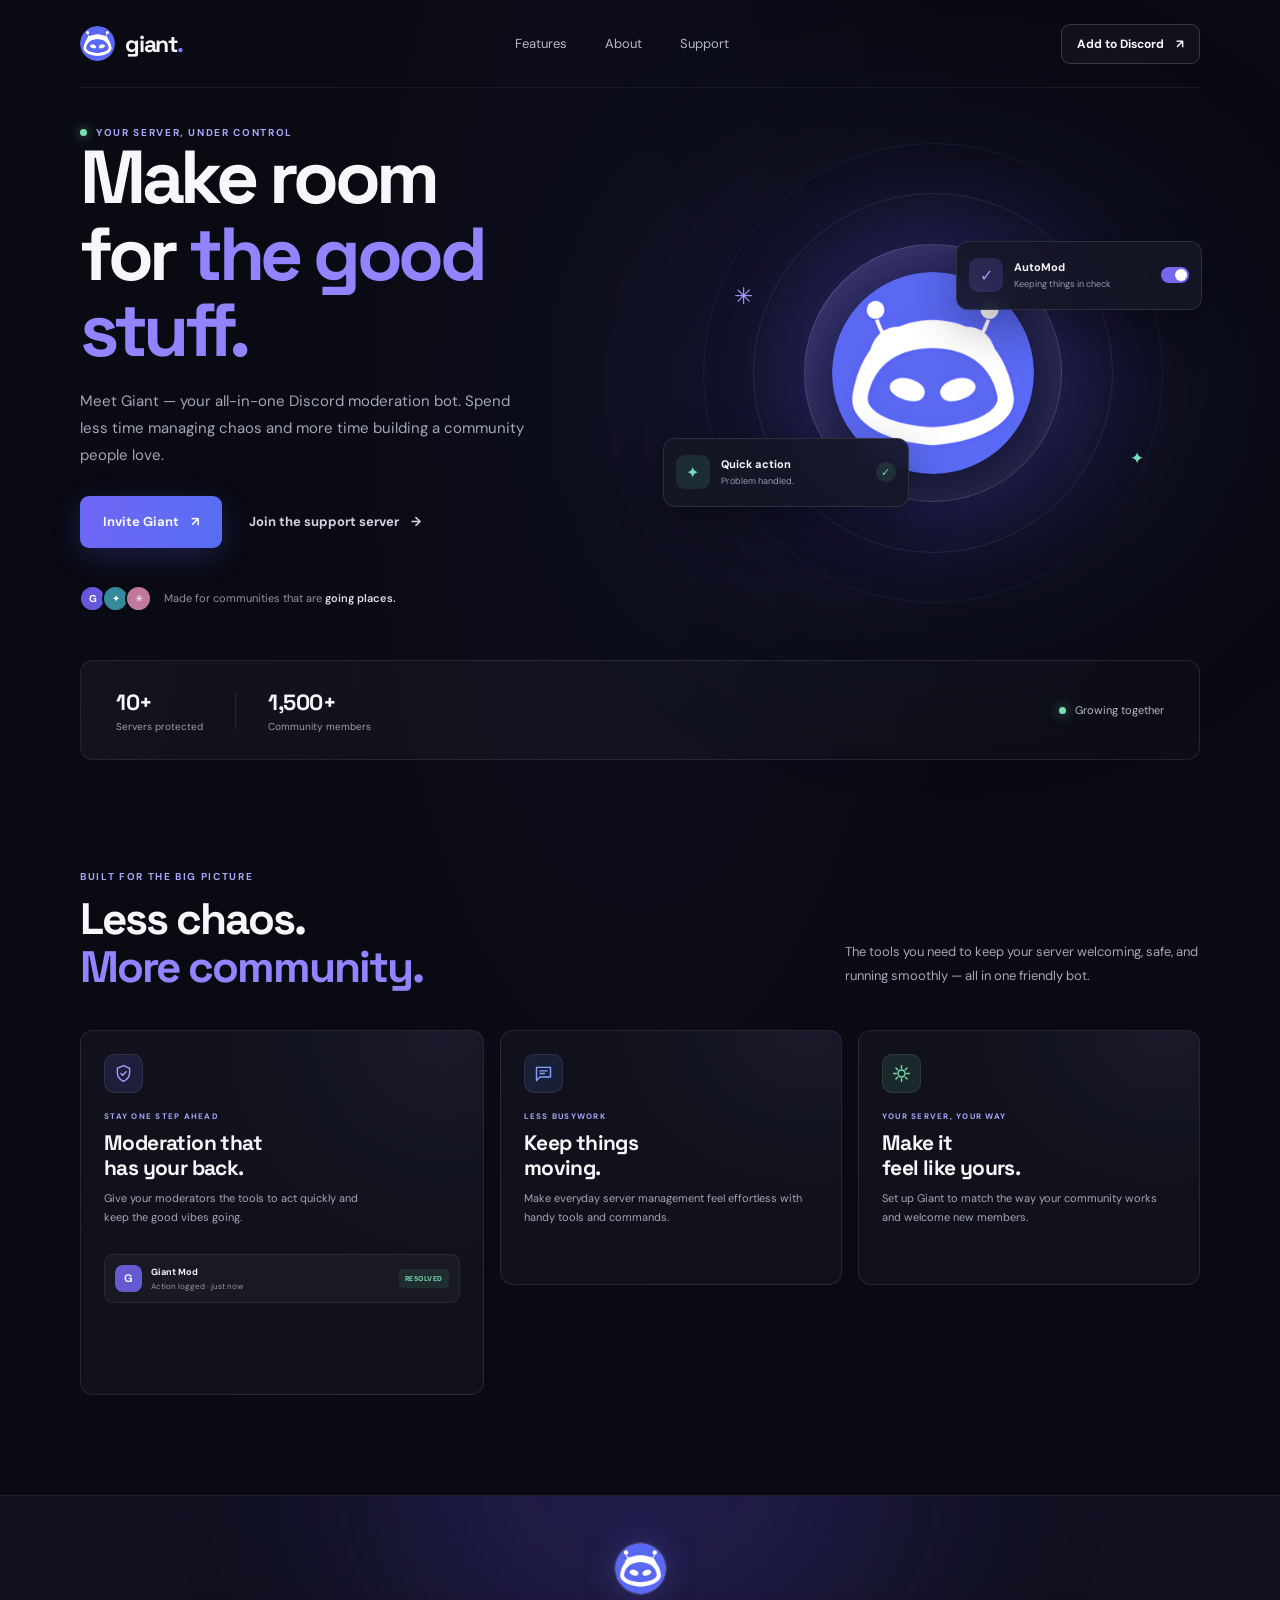
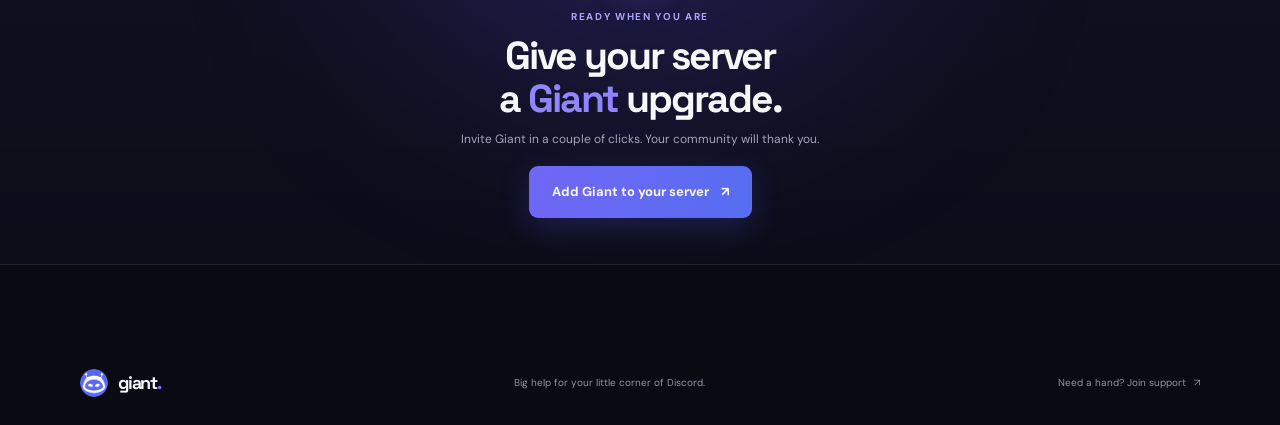
==== index.html @ df3d53b1 "revertbefore" ====
<!doctype html>
<html lang="en">
  <head>
    <meta charset="UTF-8" />
    <meta name="viewport" content="width=device-width, initial-scale=1.0" />
    <meta
      name="description"
      content="Meet Giant, the all-in-one Discord moderation bot. Keep your community safe, organized, and growing."
    />
    <meta name="theme-color" content="#090a12" />
    <title>Giant</title>
    <link rel="icon" type="image/png" href="giant-logo.png" />
    <link rel="preconnect" href="https://fonts.googleapis.com" />
    <link rel="preconnect" href="https://fonts.gstatic.com" crossorigin />
    <link
      href="https://fonts.googleapis.com/css2?family=DM+Sans:wght@400;500;600;700&family=Space+Grotesk:wght@400;500;600;700&display=swap"
      rel="stylesheet"
    />
    <link rel="stylesheet" href="styles.css" />
  </head>
  <body>
    <div class="scroll-progress" aria-hidden="true"><span></span></div>
    <header class="site-header">
      <a class="brand" href="#" aria-label="Giant home">
        <img src="giant-logo.png" alt="" />
        <span>giant<span class="brand-period">.</span></span>
      </a>
      <nav class="main-nav" aria-label="Main navigation">
        <a href="#features">Features</a>
        <a href="#about">About</a>
        <a href="https://discord.gg/XWB8qCPXVJ" target="_blank" rel="noopener noreferrer">Support</a>
      </nav>
      <a
        class="button button-small button-outline header-cta"
        href="https://discord.com/oauth2/authorize?client_id=1385271103030689863&permissions=8&integration_type=0&scope=bot"
        target="_blank"
        rel="noopener noreferrer"
      >
        Add to Discord <span aria-hidden="true">↗</span>
      </a>
    </header>

    <main>
      <section class="hero" id="about">
        <div class="hero-glow" aria-hidden="true"></div>
        <div class="hero-copy">
          <div class="eyebrow"><span class="live-dot"></span> YOUR SERVER, UNDER CONTROL</div>
          <h1>Make room<br />for <span>the good stuff.</span></h1>
          <p>
            Meet Giant — your all-in-one Discord moderation bot. Spend less time
            managing chaos and more time building a community people love.
          </p>
          <div class="hero-actions">
            <a
              class="button button-primary"
              href="https://discord.com/oauth2/authorize?client_id=1385271103030689863&permissions=8&integration_type=0&scope=bot"
              target="_blank"
              rel="noopener noreferrer"
            >
              Invite Giant <span aria-hidden="true">↗</span>
            </a>
            <a
              class="button button-quiet"
              href="https://discord.gg/XWB8qCPXVJ"
              target="_blank"
              rel="noopener noreferrer"
            >
              Join the support server <span aria-hidden="true">→</span>
            </a>
          </div>
          <div class="community-proof">
            <div class="proof-avatars" aria-hidden="true">
              <span>G</span><span>✦</span><span>✳</span>
            </div>
            <p>Made for communities that are <strong>going places.</strong></p>
          </div>
        </div>

        <div class="hero-art" aria-label="Giant moderation dashboard preview">
          <div class="orbit orbit-one"></div>
          <div class="orbit orbit-two"></div>
          <div class="bot-logo-wrap">
            <img src="giant-logo.png" alt="Giant bot logo" />
          </div>
          <div class="floating-card card-automod">
            <span class="card-icon icon-shield" aria-hidden="true">✓</span>
            <span><strong>AutoMod</strong><small>Keeping things in check</small></span>
            <span class="toggle" aria-label="Enabled"><span></span></span>
          </div>
          <div class="floating-card card-action">
            <span class="card-icon icon-bolt" aria-hidden="true">✦</span>
            <span><strong>Quick action</strong><small>Problem handled.</small></span>
            <span class="action-check" aria-hidden="true">✓</span>
          </div>
          <span class="sparkle sparkle-one" aria-hidden="true">✳</span>
          <span class="sparkle sparkle-two" aria-hidden="true">✦</span>
        </div>
      </section>

      <section class="stats-bar" aria-label="Giant community statistics">
        <div class="stat">
          <span class="stat-value" id="server-count">—</span>
          <span class="stat-label">Servers protected</span>
        </div>
        <span class="stat-divider" aria-hidden="true"></span>
        <div class="stat">
          <span class="stat-value" id="user-count">—</span>
          <span class="stat-label">Community members</span>
        </div>
        <span class="stats-note"><span class="live-dot"></span> Growing together</span>
      </section>

      <section class="features section-wrap" id="features">
        <div class="section-heading">
          <div>
            <div class="eyebrow">BUILT FOR THE BIG PICTURE</div>
            <h2>Less chaos.<br /><span>More community.</span></h2>
          </div>
          <p>
            The tools you need to keep your server welcoming, safe, and running
            smoothly — all in one friendly bot.
          </p>
        </div>
        <div class="feature-grid">
          <article class="feature-card feature-card-large">
            <div class="feature-icon feature-icon-purple" aria-hidden="true">
              <svg viewBox="0 0 24 24" fill="none"><path d="M12 3 19 6v5c0 4.7-3 8-7 10-4-2-7-5.3-7-10V6l7-3Z" /><path d="m9 12 2 2 4-4" /></svg>
            </div>
            <span class="feature-tag">STAY ONE STEP AHEAD</span>
            <h3>Moderation that<br />has your back.</h3>
            <p>Give your moderators the tools to act quickly and keep the good vibes going.</p>
            <div class="mod-preview">
              <span class="mod-avatar">G</span>
              <span><strong>Giant Mod</strong><small>Action logged · just now</small></span>
              <span class="mod-badge">RESOLVED</span>
            </div>
          </article>
          <article class="feature-card">
            <div class="feature-icon feature-icon-blue" aria-hidden="true">
              <svg viewBox="0 0 24 24" fill="none"><path d="M4 5h16v11H8l-4 4V5Z" /><path d="M8 9h8M8 12h5" /></svg>
            </div>
            <span class="feature-tag">LESS BUSYWORK</span>
            <h3>Keep things<br />moving.</h3>
            <p>Make everyday server management feel effortless with handy tools and commands.</p>
          </article>
          <article class="feature-card">
            <div class="feature-icon feature-icon-green" aria-hidden="true">
              <svg viewBox="0 0 24 24" fill="none"><path d="M12 3v3m0 12v3M3 12h3m12 0h3M5.6 5.6l2.1 2.1m8.6 8.6 2.1 2.1m0-12.8-2.1 2.1m-8.6 8.6-2.1 2.1" /><circle cx="12" cy="12" r="4" /></svg>
            </div>
            <span class="feature-tag">YOUR SERVER, YOUR WAY</span>
            <h3>Make it<br />feel like yours.</h3>
            <p>Set up Giant to match the way your community works and welcome new members.</p>
          </article>
        </div>
      </section>

      <section class="cta-section">
        <div class="cta-glow" aria-hidden="true"></div>
        <img src="giant-logo.png" alt="" />
        <div class="eyebrow">READY WHEN YOU ARE</div>
        <h2>Give your server<br />a <span>Giant</span> upgrade.</h2>
        <p>Invite Giant in a couple of clicks. Your community will thank you.</p>
        <a
          class="button button-primary"
          href="https://discord.com/oauth2/authorize?client_id=1385271103030689863&permissions=8&integration_type=0&scope=bot"
          target="_blank"
          rel="noopener noreferrer"
        >
          Add Giant to your server <span aria-hidden="true">↗</span>
        </a>
      </section>
    </main>

    <footer class="site-footer">
      <a class="brand" href="#" aria-label="Giant home">
        <img src="giant-logo.png" alt="" />
        <span>giant<span class="brand-period">.</span></span>
      </a>
      <span>Big help for your little corner of Discord.</span>
      <a href="https://discord.gg/XWB8qCPXVJ" target="_blank" rel="noopener noreferrer">
        Need a hand? Join support <span aria-hidden="true">↗</span>
      </a>
    </footer>
    <script src="script.js"></script>
  </body>
</html>
---- styles.css ----
:root {
  color-scheme: dark;
  --background: #090a12;
  --surface: #11121d;
  --surface-raised: #171827;
  --text: #f7f7fb;
  --muted: #a4a5b8;
  --purple: #8174ff;
  --blue: #5b86ff;
  --border: rgba(255, 255, 255, 0.09);
  font-family: "DM Sans", sans-serif;
  font-synthesis: none;
  text-rendering: optimizeLegibility;
  -webkit-font-smoothing: antialiased;
  -moz-osx-font-smoothing: grayscale;
}

* {
  box-sizing: border-box;
}

html {
  scroll-behavior: smooth;
}

.scroll-progress {
  position: fixed;
  z-index: 10;
  inset: 0 0 auto;
  height: 2px;
  pointer-events: none;
}

.scroll-progress span {
  width: 100%;
  height: 100%;
  display: block;
  transform: scaleX(0);
  transform-origin: left;
  background: linear-gradient(90deg, #8174ff, #65d8ba);
  box-shadow: 0 0 10px rgba(129, 116, 255, 0.65);
}

body {
  min-width: 320px;
  margin: 0;
  overflow-x: hidden;
  background:
    radial-gradient(ellipse at 50% 20%, rgba(52, 48, 113, 0.12), transparent 38%),
    var(--background);
  color: var(--text);
}

a {
  color: inherit;
  text-decoration: none;
}

.site-header,
.site-footer {
  width: min(1120px, calc(100% - 64px));
  margin-inline: auto;
  display: flex;
  align-items: center;
  justify-content: space-between;
}

.site-header {
  height: 88px;
  border-bottom: 1px solid rgba(255, 255, 255, 0.055);
}

.brand {
  display: inline-flex;
  align-items: center;
  gap: 10px;
  font-family: "Space Grotesk", sans-serif;
  font-size: 23px;
  font-weight: 700;
  letter-spacing: -1.2px;
}

.brand img {
  width: 35px;
  height: 35px;
  border-radius: 50%;
}

.brand-period {
  color: var(--purple);
}

.main-nav {
  display: flex;
  align-items: center;
  gap: 38px;
  color: #b7b7c8;
  font-size: 13px;
}

.main-nav a,
.site-footer a:last-child {
  transition: color 160ms ease;
}

.main-nav a:hover,
.site-footer a:last-child:hover {
  color: white;
}

.button {
  display: inline-flex;
  align-items: center;
  justify-content: center;
  gap: 12px;
  min-height: 52px;
  padding: 0 22px;
  border: 1px solid transparent;
  border-radius: 9px;
  font-size: 13px;
  font-weight: 700;
  transition: transform 160ms ease, border-color 160ms ease, background 160ms ease;
}

.button:hover {
  transform: translateY(-2px);
}

.button-small {
  min-height: 40px;
  padding-inline: 15px;
  font-size: 12px;
}

.button-outline {
  border-color: rgba(255, 255, 255, 0.16);
  background: rgba(255, 255, 255, 0.035);
}

.button-outline:hover {
  border-color: rgba(255, 255, 255, 0.36);
  background: rgba(255, 255, 255, 0.07);
}

.button-primary {
  background: linear-gradient(110deg, #7166f5, #566ef1);
  box-shadow: 0 8px 30px rgba(94, 94, 247, 0.24);
}

.button-primary:hover {
  background: linear-gradient(110deg, #8278ff, #6680ff);
}

.button-quiet {
  padding-inline: 7px;
  color: #d3d2e0;
}

.hero {
  position: relative;
  width: min(1120px, calc(100% - 64px));
  min-height: 570px;
  margin-inline: auto;
  display: grid;
  grid-template-columns: 1fr 0.95fr;
  align-items: center;
  gap: 25px;
  background: radial-gradient(
    circle 220px at var(--pointer-x, 78%) var(--pointer-y, 48%),
    rgba(113, 101, 244, 0.09),
    transparent 100%
  );
}

.hero-glow {
  position: absolute;
  z-index: -1;
  top: 80px;
  right: 0;
  width: 510px;
  height: 430px;
  border-radius: 50%;
  background: rgba(77, 70, 190, 0.16);
  filter: blur(105px);
  pointer-events: none;
}

.hero-copy {
  position: relative;
  z-index: 1;
  padding-bottom: 8px;
}

.eyebrow,
.feature-tag {
  color: #aaa5fa;
  font-size: 10px;
  font-weight: 700;
  letter-spacing: 1.65px;
}

.eyebrow {
  display: flex;
  align-items: center;
  gap: 9px;
}

.live-dot {
  width: 7px;
  height: 7px;
  display: inline-block;
  flex: 0 0 auto;
  border-radius: 50%;
  background: #75e3b2;
  box-shadow: 0 0 12px rgba(117, 227, 178, 0.75);
}

h1,
h2,
h3,
p {
  margin-top: 0;
}

h1,
h2,
h3 {
  font-family: "Space Grotesk", sans-serif;
}

h1 {
  margin-bottom: 19px;
  font-size: clamp(52px, 6vw, 75px);
  line-height: 1.02;
  letter-spacing: -4.5px;
}

h1 span,
h2 span {
  color: #9185ff;
}

.hero-copy > p {
  max-width: 455px;
  margin-bottom: 27px;
  color: var(--muted);
  font-size: 15px;
  line-height: 1.8;
}

.hero-actions {
  display: flex;
  align-items: center;
  gap: 19px;
}

.community-proof {
  display: flex;
  align-items: center;
  gap: 12px;
  margin-top: 37px;
}

.proof-avatars {
  display: flex;
  padding-left: 3px;
}

.proof-avatars span {
  width: 27px;
  height: 27px;
  margin-left: -4px;
  display: grid;
  place-items: center;
  border: 2px solid var(--background);
  border-radius: 50%;
  background: #6459da;
  color: #fff;
  font-size: 10px;
  font-weight: 700;
}

.proof-avatars span:nth-child(2) {
  background: #348a9a;
}

.proof-avatars span:nth-child(3) {
  background: #c0789d;
}

.community-proof p {
  margin: 0;
  color: #9293a6;
  font-size: 11px;
}

.community-proof strong {
  color: #dddde7;
  font-weight: 600;
}

.hero-art {
  position: relative;
  min-height: 455px;
  display: grid;
  place-items: center;
}

.orbit {
  position: absolute;
  border: 1px solid rgba(166, 157, 255, 0.13);
  border-radius: 50%;
}

.orbit-one {
  width: 360px;
  height: 360px;
}

.orbit-two {
  width: 460px;
  height: 460px;
  border-color: rgba(166, 157, 255, 0.075);
}

.bot-logo-wrap {
  z-index: 1;
  width: 258px;
  height: 258px;
  display: grid;
  place-items: center;
  border: 1px solid rgba(255, 255, 255, 0.16);
  border-radius: 50%;
  background: linear-gradient(145deg, rgba(91, 83, 189, 0.44), rgba(31, 33, 70, 0.62));
  box-shadow: 0 0 100px rgba(102, 91, 241, 0.28), inset 0 0 38px rgba(255, 255, 255, 0.07);
  transform: perspective(800px) rotateX(var(--tilt-x, 0deg)) rotateY(var(--tilt-y, 0deg));
  transition: transform 220ms ease-out;
}

.bot-logo-wrap img {
  width: 202px;
  height: 202px;
  border-radius: 50%;
  box-shadow: 0 13px 50px rgba(0, 0, 0, 0.32);
}

.floating-card {
  position: absolute;
  z-index: 2;
  min-width: 246px;
  min-height: 69px;
  display: flex;
  align-items: center;
  gap: 11px;
  padding: 12px;
  border: 1px solid rgba(255, 255, 255, 0.11);
  border-radius: 12px;
  background: rgba(21, 22, 38, 0.91);
  box-shadow: 0 15px 48px rgba(0, 0, 0, 0.31);
  backdrop-filter: blur(12px);
  transform: translate3d(var(--card-x, 0px), var(--card-y, 0px), 0);
  transition: transform 220ms ease-out, border-color 180ms ease, box-shadow 180ms ease;
}

.floating-card:hover {
  border-color: rgba(166, 157, 255, 0.34);
  box-shadow: 0 19px 55px rgba(0, 0, 0, 0.38);
}

.card-automod {
  top: 95px;
  right: -2px;
}

.card-action {
  bottom: 94px;
  left: -4px;
}

.floating-card strong,
.floating-card small {
  display: block;
}

.floating-card strong {
  margin-bottom: 4px;
  font-size: 11px;
}

.floating-card small {
  color: #999aae;
  font-size: 9px;
}

.card-icon {
  width: 34px;
  height: 34px;
  display: grid;
  flex: 0 0 auto;
  place-items: center;
  border-radius: 9px;
  font-size: 16px;
}

.icon-shield {
  background: rgba(129, 116, 255, 0.18);
  color: #a89eff;
}

.icon-bolt {
  background: rgba(80, 190, 155, 0.14);
  color: #76ddba;
}

.toggle {
  width: 28px;
  height: 16px;
  margin-left: auto;
  padding: 2px;
  border-radius: 20px;
  background: #7567ed;
}

.toggle span {
  width: 12px;
  height: 12px;
  display: block;
  margin-left: auto;
  border-radius: 50%;
  background: white;
}

.action-check {
  width: 20px;
  height: 20px;
  margin-left: auto;
  display: grid;
  place-items: center;
  border-radius: 50%;
  background: rgba(96, 213, 165, 0.13);
  color: #72dfb1;
  font-size: 11px;
}

.sparkle {
  position: absolute;
  color: #a79dff;
}

.sparkle-one {
  top: 135px;
  left: 67px;
  font-size: 23px;
}

.sparkle-two {
  right: 56px;
  bottom: 132px;
  color: #75dfba;
  font-size: 17px;
}

.stats-bar {
  width: min(1120px, calc(100% - 64px));
  min-height: 100px;
  margin: 2px auto 0;
  display: flex;
  align-items: center;
  gap: 32px;
  padding: 15px 35px;
  border: 1px solid var(--border);
  border-radius: 13px;
  background: linear-gradient(100deg, rgba(255, 255, 255, 0.04), rgba(255, 255, 255, 0.015));
}

.stat {
  display: flex;
  flex-direction: column;
  gap: 4px;
}

.stat-value {
  font-family: "Space Grotesk", sans-serif;
  font-size: 22px;
  font-weight: 700;
  letter-spacing: -0.5px;
}

.stat-label {
  color: #9c9daf;
  font-size: 10px;
}

.stat-divider {
  width: 1px;
  height: 37px;
  background: var(--border);
}

.stats-note {
  display: inline-flex;
  align-items: center;
  gap: 9px;
  margin-left: auto;
  color: #b9bac8;
  font-size: 11px;
}

.section-wrap {
  width: min(1120px, calc(100% - 64px));
  margin-inline: auto;
}

.features {
  padding-top: 110px;
  padding-bottom: 100px;
}

.section-heading {
  margin-bottom: 39px;
  display: flex;
  align-items: flex-end;
  justify-content: space-between;
  gap: 30px;
}

.section-heading h2,
.cta-section h2 {
  margin: 13px 0 0;
  font-size: 44px;
  line-height: 1.08;
  letter-spacing: -2px;
}

.section-heading > p {
  max-width: 355px;
  margin-bottom: 4px;
  color: var(--muted);
  font-size: 13px;
  line-height: 1.8;
}

.feature-grid {
  display: grid;
  grid-template-columns: 1.18fr 1fr 1fr;
  gap: 16px;
}

.feature-card {
  min-height: 255px;
  padding: 23px;
  border: 1px solid var(--border);
  border-radius: 13px;
  background:
    radial-gradient(ellipse at 90% 0%, rgba(109, 94, 203, 0.09), transparent 48%),
    #10111a;
  transition: border-color 180ms ease, box-shadow 180ms ease, transform 180ms ease;
}

.feature-card:hover {
  transform: translateY(-4px);
  border-color: rgba(166, 157, 255, 0.28);
  box-shadow: 0 16px 38px rgba(0, 0, 0, 0.18);
}

.feature-card-large {
  grid-row: span 2;
  min-height: 365px;
}

.feature-icon {
  width: 39px;
  height: 39px;
  margin-bottom: 18px;
  display: grid;
  place-items: center;
  border: 1px solid rgba(255, 255, 255, 0.08);
  border-radius: 10px;
}

.feature-icon svg {
  width: 21px;
  height: 21px;
  stroke: currentColor;
  stroke-linecap: round;
  stroke-linejoin: round;
  stroke-width: 1.6;
}

.feature-icon-purple {
  background: rgba(129, 116, 255, 0.14);
  color: #a79cff;
}

.feature-icon-blue {
  background: rgba(91, 134, 255, 0.13);
  color: #84a5ff;
}

.feature-icon-green {
  background: rgba(90, 209, 166, 0.12);
  color: #77dcaf;
}

.feature-tag {
  display: block;
  margin-bottom: 9px;
  font-size: 8px;
  letter-spacing: 1.25px;
}

.feature-card h3 {
  margin-bottom: 9px;
  font-size: 21px;
  line-height: 1.2;
  letter-spacing: -0.6px;
}

.feature-card > p {
  max-width: 280px;
  margin-bottom: 0;
  color: var(--muted);
  font-size: 11px;
  line-height: 1.7;
}

.mod-preview {
  margin-top: 27px;
  display: flex;
  align-items: center;
  gap: 9px;
  padding: 10px;
  border: 1px solid rgba(255, 255, 255, 0.07);
  border-radius: 9px;
  background: rgba(255, 255, 255, 0.035);
}

.mod-avatar {
  width: 27px;
  height: 27px;
  display: grid;
  place-items: center;
  border-radius: 8px;
  background: #655bd1;
  font-size: 11px;
  font-weight: 700;
}

.mod-preview strong,
.mod-preview small {
  display: block;
}

.mod-preview strong {
  margin-bottom: 3px;
  font-size: 9px;
}

.mod-preview small {
  color: #9798aa;
  font-size: 8px;
}

.mod-badge {
  margin-left: auto;
  padding: 5px 6px;
  border-radius: 4px;
  background: rgba(94, 207, 164, 0.11);
  color: #78dcb4;
  font-size: 7px;
  font-weight: 700;
  letter-spacing: 0.5px;
}

.cta-section {
  position: relative;
  min-height: 370px;
  margin: 0 auto 75px;
  overflow: hidden;
  display: flex;
  flex-direction: column;
  align-items: center;
  justify-content: center;
  border-block: 1px solid rgba(255, 255, 255, 0.07);
  background: linear-gradient(180deg, rgba(88, 77, 180, 0.09), rgba(20, 20, 39, 0.32));
  text-align: center;
}

.cta-glow {
  position: absolute;
  z-index: 0;
  top: -225px;
  left: calc(50% - 270px);
  width: 540px;
  height: 430px;
  border-radius: 50%;
  background: rgba(95, 79, 231, 0.21);
  filter: blur(100px);
}

.cta-section > *:not(.cta-glow) {
  position: relative;
  z-index: 1;
}

.cta-section > img {
  width: 53px;
  height: 53px;
  margin-bottom: 15px;
  border: 1px solid rgba(255, 255, 255, 0.19);
  border-radius: 50%;
  box-shadow: 0 0 32px rgba(120, 103, 255, 0.26);
}

.cta-section h2 {
  margin-top: 12px;
  font-size: 39px;
}

.cta-section > p {
  margin: 11px 0 19px;
  color: var(--muted);
  font-size: 12px;
}

.site-footer {
  min-height: 85px;
  color: #9293a6;
  font-size: 10px;
}

.site-footer .brand {
  color: var(--text);
  font-size: 18px;
}

.site-footer .brand img {
  width: 28px;
  height: 28px;
}

.site-footer a:last-child span {
  margin-left: 5px;
}

.motion-ready .reveal {
  opacity: 0;
  transform: translateY(22px);
  transition: opacity 550ms ease, transform 550ms cubic-bezier(0.2, 0.7, 0.2, 1);
}

.motion-ready .reveal.is-visible {
  opacity: 1;
  transform: translateY(0);
}

.motion-ready .feature-card.reveal.is-visible:hover {
  transform: translateY(-4px);
}

.feature-grid .feature-card:nth-child(2) {
  transition-delay: 80ms;
}

.feature-grid .feature-card:nth-child(3) {
  transition-delay: 150ms;
}

@media (max-width: 900px) {
  .hero {
    min-height: 515px;
    grid-template-columns: 1fr 0.8fr;
  }

  h1 {
    font-size: 59px;
  }

  .hero-art {
    --art-scale: 0.84;
    transform: scale(var(--art-scale));
  }

  .card-automod {
    right: -25px;
  }

  .card-action {
    left: -25px;
  }

  .feature-grid {
    grid-template-columns: 1fr 1fr;
  }

  .feature-card-large {
    grid-row: span 1;
  }
}

@media (max-width: 640px) {
  .site-header,
  .site-footer,
  .hero,
  .stats-bar,
  .section-wrap {
    width: min(100% - 36px, 480px);
  }

  .site-header {
    height: 70px;
  }

  .brand {
    font-size: 20px;
  }

  .brand img {
    width: 31px;
    height: 31px;
  }

  .main-nav {
    gap: 14px;
    font-size: 11px;
  }

  .main-nav a:nth-child(2) {
    display: none;
  }

  .header-cta {
    min-height: 36px;
    padding-inline: 10px;
    font-size: 10px;
  }

  .hero {
    padding-top: 54px;
    display: flex;
    flex-direction: column;
    align-items: stretch;
    gap: 0;
  }

  h1 {
    font-size: clamp(50px, 13vw, 67px);
    letter-spacing: -3.4px;
  }

  .hero-copy > p {
    max-width: 430px;
    font-size: 13px;
  }

  .hero-actions {
    gap: 12px;
  }

  .hero-actions .button {
    min-height: 48px;
    padding-inline: 15px;
    font-size: 11px;
  }

  .community-proof {
    margin-top: 24px;
  }

  .hero-art {
    min-height: 355px;
    margin-top: 5px;
    --art-scale: 0.79;
    transform: scale(var(--art-scale));
  }

  .card-automod {
    top: 52px;
    right: -33px;
  }

  .card-action {
    bottom: 52px;
    left: -33px;
  }

  .stats-bar {
    min-height: 88px;
    gap: 16px;
    padding: 13px 17px;
  }

  .stat-value {
    font-size: 18px;
  }

  .stat-label,
  .stats-note {
    font-size: 9px;
  }

  .stats-note {
    gap: 6px;
  }

  .features {
    padding-top: 79px;
    padding-bottom: 65px;
  }

  .section-heading {
    display: block;
    margin-bottom: 25px;
  }

  .section-heading h2 {
    font-size: 38px;
  }

  .section-heading > p {
    margin: 13px 0 0;
    font-size: 12px;
  }

  .feature-grid {
    grid-template-columns: 1fr;
    gap: 12px;
  }

  .feature-card,
  .feature-card-large {
    min-height: unset;
    padding: 21px;
  }

  .feature-card-large {
    min-height: 315px;
  }

  .cta-section {
    min-height: 345px;
    margin-bottom: 30px;
    padding-inline: 20px;
  }

  .cta-section h2 {
    font-size: 35px;
  }

  .cta-section > p {
    max-width: 300px;
    line-height: 1.6;
  }

  .site-footer {
    min-height: 78px;
    flex-wrap: wrap;
    gap: 7px;
    padding-block: 16px;
  }

  .site-footer > span {
    display: none;
  }
}

@media (max-width: 390px) {
  .main-nav {
    gap: 10px;
  }

  .main-nav a:first-child {
    display: none;
  }

  .hero-actions {
    flex-wrap: wrap;
  }

  .stats-bar {
    gap: 11px;
    padding-inline: 12px;
  }

  .stats-note {
    font-size: 8px;
  }
}

@media (prefers-reduced-motion: reduce) {
  *,
  *::before,
  *::after {
    scroll-behavior: auto !important;
    transition-duration: 0.01ms !important;
  }

  .motion-ready .reveal {
    opacity: 1;
    transform: none;
  }
}
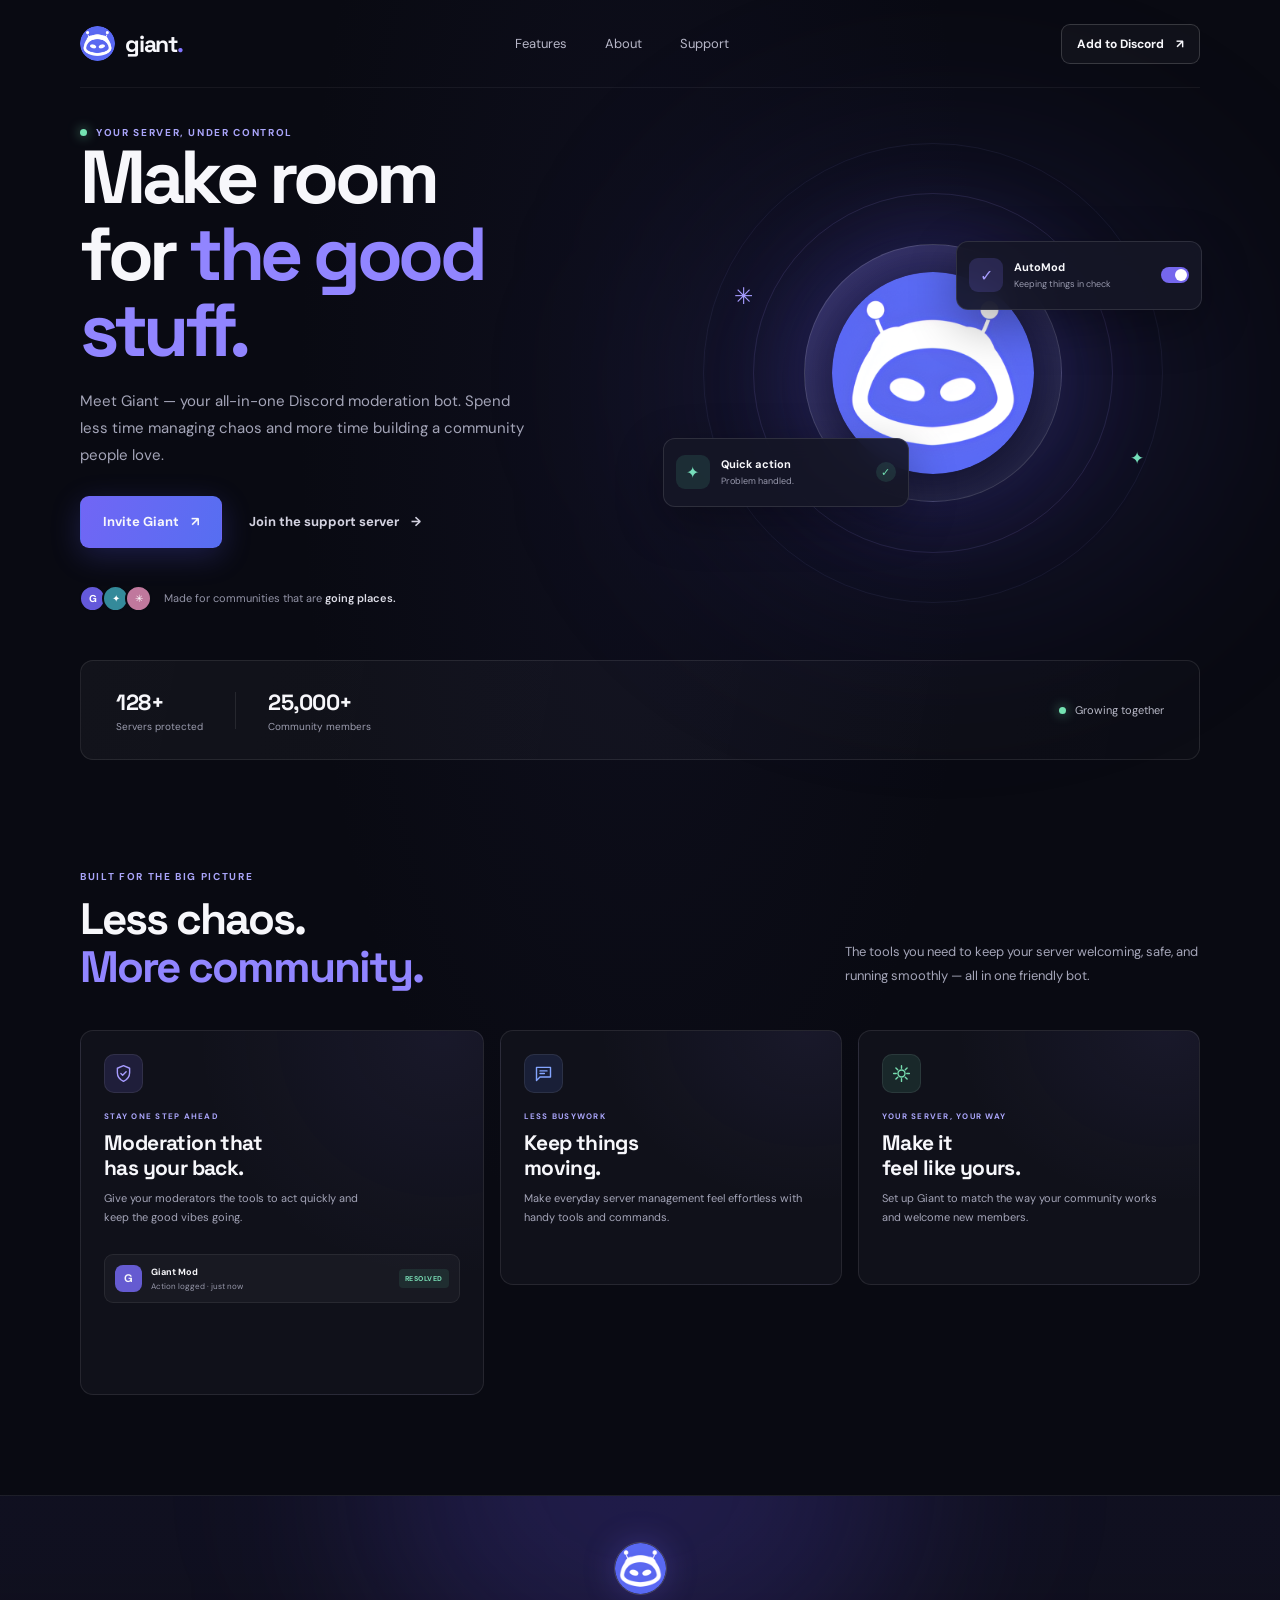
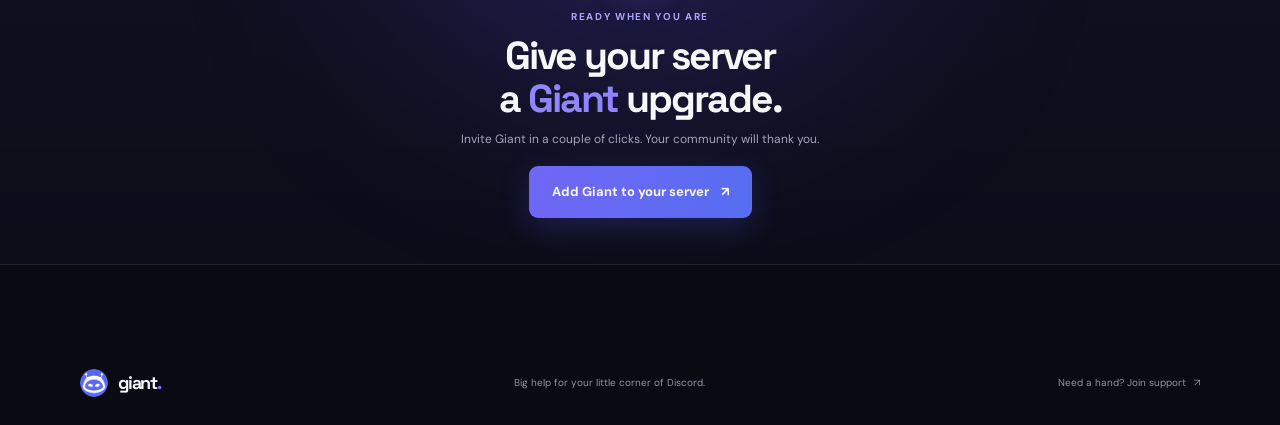
==== commit 4af3974e: "Fixed1" ====
--- a/index.html
+++ b/index.html
@@ -19,7 +19,6 @@
     <link rel="stylesheet" href="styles.css" />
   </head>
   <body>
-    <div class="scroll-progress" aria-hidden="true"><span></span></div>
     <header class="site-header">
       <a class="brand" href="#" aria-label="Giant home">
         <img src="giant-logo.png" alt="" />
--- a/styles.css
+++ b/styles.css
@@ -23,24 +23,6 @@
   scroll-behavior: smooth;
 }
 
-.scroll-progress {
-  position: fixed;
-  z-index: 10;
-  inset: 0 0 auto;
-  height: 2px;
-  pointer-events: none;
-}
-
-.scroll-progress span {
-  width: 100%;
-  height: 100%;
-  display: block;
-  transform: scaleX(0);
-  transform-origin: left;
-  background: linear-gradient(90deg, #8174ff, #65d8ba);
-  box-shadow: 0 0 10px rgba(129, 116, 255, 0.65);
-}
-
 body {
   min-width: 320px;
   margin: 0;
@@ -165,11 +147,6 @@
   grid-template-columns: 1fr 0.95fr;
   align-items: center;
   gap: 25px;
-  background: radial-gradient(
-    circle 220px at var(--pointer-x, 78%) var(--pointer-y, 48%),
-    rgba(113, 101, 244, 0.09),
-    transparent 100%
-  );
 }
 
 .hero-glow {
@@ -333,8 +310,6 @@
   border-radius: 50%;
   background: linear-gradient(145deg, rgba(91, 83, 189, 0.44), rgba(31, 33, 70, 0.62));
   box-shadow: 0 0 100px rgba(102, 91, 241, 0.28), inset 0 0 38px rgba(255, 255, 255, 0.07);
-  transform: perspective(800px) rotateX(var(--tilt-x, 0deg)) rotateY(var(--tilt-y, 0deg));
-  transition: transform 220ms ease-out;
 }
 
 .bot-logo-wrap img {
@@ -358,13 +333,6 @@
   background: rgba(21, 22, 38, 0.91);
   box-shadow: 0 15px 48px rgba(0, 0, 0, 0.31);
   backdrop-filter: blur(12px);
-  transform: translate3d(var(--card-x, 0px), var(--card-y, 0px), 0);
-  transition: transform 220ms ease-out, border-color 180ms ease, box-shadow 180ms ease;
-}
-
-.floating-card:hover {
-  border-color: rgba(166, 157, 255, 0.34);
-  box-shadow: 0 19px 55px rgba(0, 0, 0, 0.38);
 }
 
 .card-automod {
@@ -554,13 +522,6 @@
   background:
     radial-gradient(ellipse at 90% 0%, rgba(109, 94, 203, 0.09), transparent 48%),
     #10111a;
-  transition: border-color 180ms ease, box-shadow 180ms ease, transform 180ms ease;
-}
-
-.feature-card:hover {
-  transform: translateY(-4px);
-  border-color: rgba(166, 157, 255, 0.28);
-  box-shadow: 0 16px 38px rgba(0, 0, 0, 0.18);
 }
 
 .feature-card-large {
@@ -743,29 +704,6 @@
   margin-left: 5px;
 }
 
-.motion-ready .reveal {
-  opacity: 0;
-  transform: translateY(22px);
-  transition: opacity 550ms ease, transform 550ms cubic-bezier(0.2, 0.7, 0.2, 1);
-}
-
-.motion-ready .reveal.is-visible {
-  opacity: 1;
-  transform: translateY(0);
-}
-
-.motion-ready .feature-card.reveal.is-visible:hover {
-  transform: translateY(-4px);
-}
-
-.feature-grid .feature-card:nth-child(2) {
-  transition-delay: 80ms;
-}
-
-.feature-grid .feature-card:nth-child(3) {
-  transition-delay: 150ms;
-}
-
 @media (max-width: 900px) {
   .hero {
     min-height: 515px;
@@ -995,8 +933,4 @@
     transition-duration: 0.01ms !important;
   }
 
-  .motion-ready .reveal {
-    opacity: 1;
-    transform: none;
-  }
-}
+}
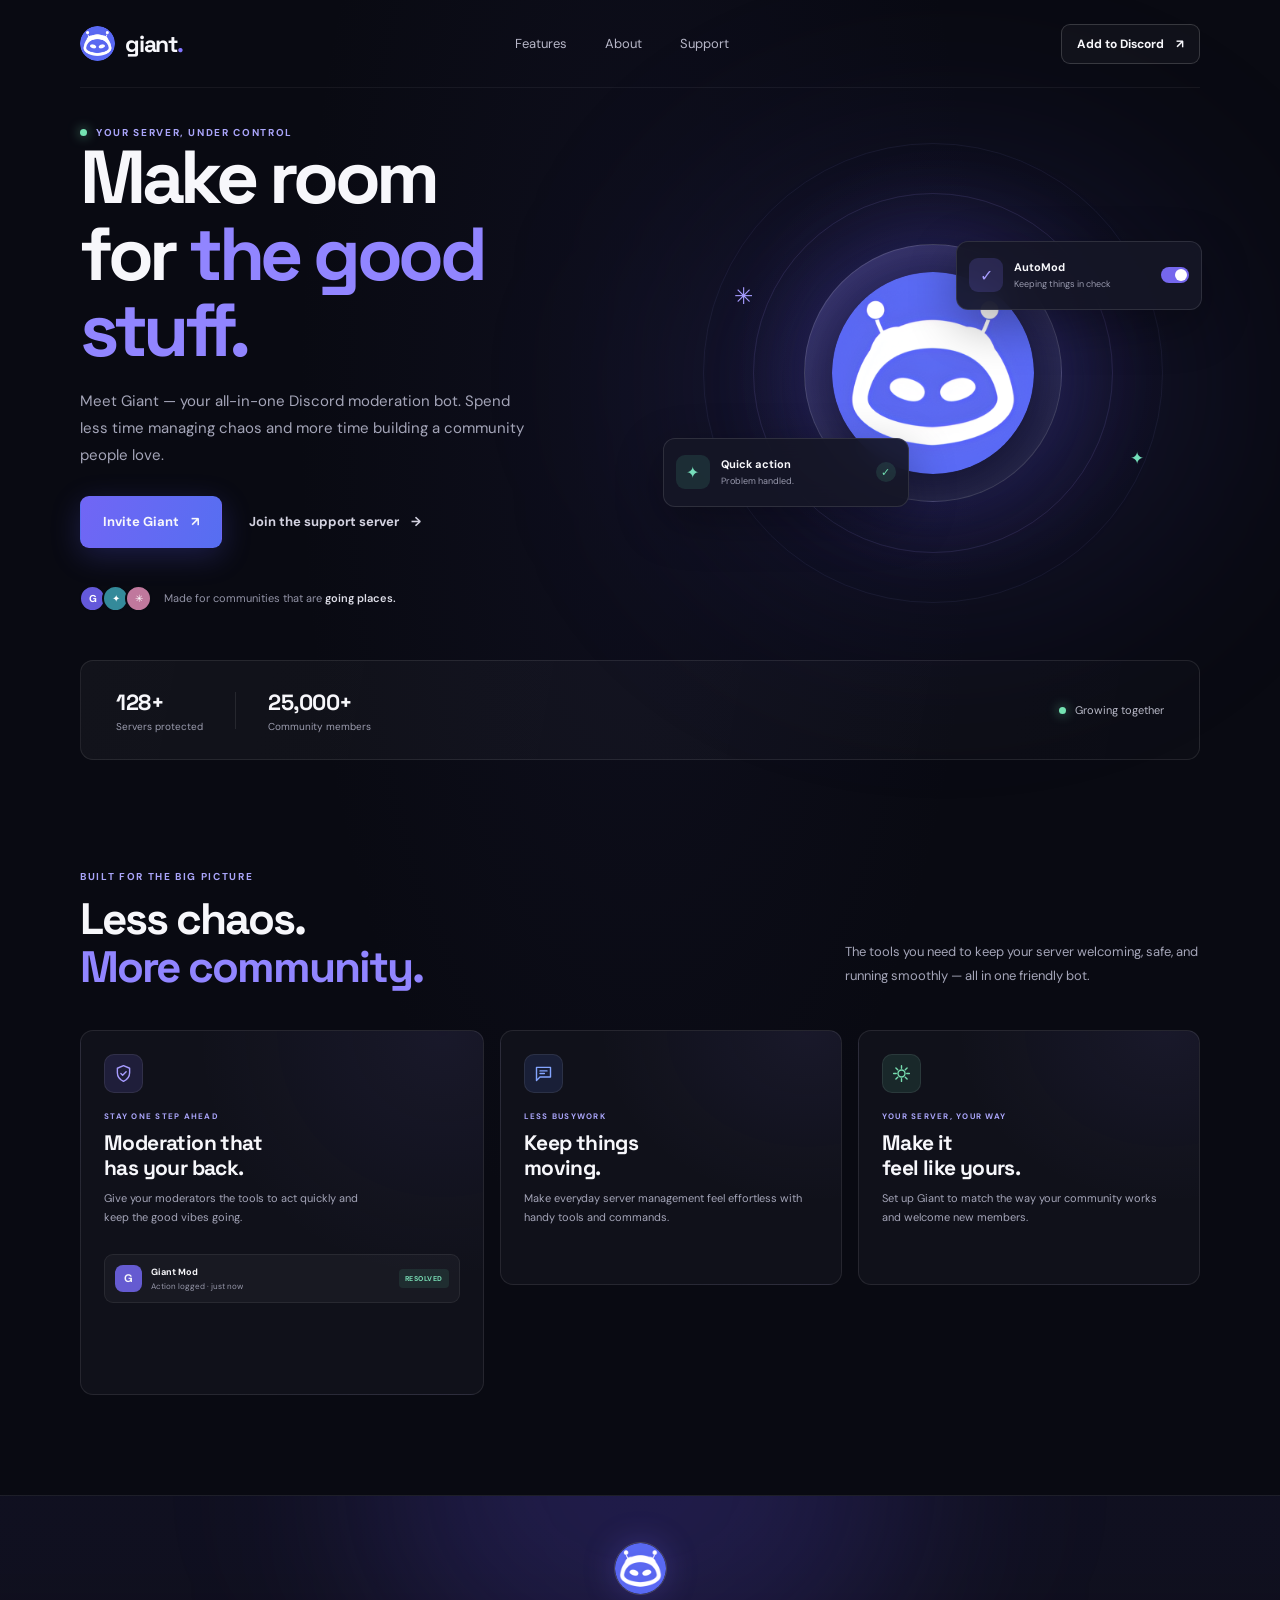
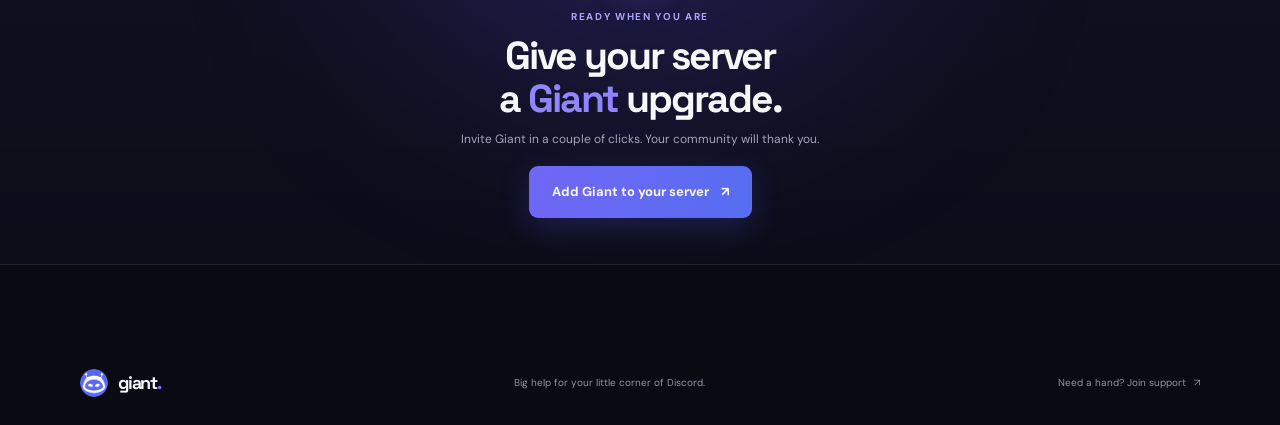
==== commit 4ab35686: "Reactiveness V1" ====
--- a/index.html
+++ b/index.html
@@ -19,6 +19,7 @@
     <link rel="stylesheet" href="styles.css" />
   </head>
   <body>
+    <div class="scroll-progress" aria-hidden="true"><span></span></div>
     <header class="site-header">
       <a class="brand" href="#" aria-label="Giant home">
         <img src="giant-logo.png" alt="" />
--- a/styles.css
+++ b/styles.css
@@ -23,6 +23,24 @@
   scroll-behavior: smooth;
 }
 
+.scroll-progress {
+  position: fixed;
+  z-index: 10;
+  inset: 0 0 auto;
+  height: 2px;
+  pointer-events: none;
+}
+
+.scroll-progress span {
+  width: 100%;
+  height: 100%;
+  display: block;
+  transform: scaleX(0);
+  transform-origin: left;
+  background: linear-gradient(90deg, #8174ff, #65d8ba);
+  box-shadow: 0 0 10px rgba(129, 116, 255, 0.55);
+}
+
 body {
   min-width: 320px;
   margin: 0;
@@ -147,6 +165,11 @@
   grid-template-columns: 1fr 0.95fr;
   align-items: center;
   gap: 25px;
+  background: radial-gradient(
+    circle 220px at var(--pointer-x, 78%) var(--pointer-y, 48%),
+    rgba(113, 101, 244, 0.08),
+    transparent 100%
+  );
 }
 
 .hero-glow {
@@ -310,6 +333,8 @@
   border-radius: 50%;
   background: linear-gradient(145deg, rgba(91, 83, 189, 0.44), rgba(31, 33, 70, 0.62));
   box-shadow: 0 0 100px rgba(102, 91, 241, 0.28), inset 0 0 38px rgba(255, 255, 255, 0.07);
+  transform: perspective(800px) rotateX(var(--tilt-x, 0deg)) rotateY(var(--tilt-y, 0deg));
+  transition: transform 240ms ease-out;
 }
 
 .bot-logo-wrap img {
@@ -333,6 +358,13 @@
   background: rgba(21, 22, 38, 0.91);
   box-shadow: 0 15px 48px rgba(0, 0, 0, 0.31);
   backdrop-filter: blur(12px);
+  transform: translate3d(var(--card-x, 0px), var(--card-y, 0px), 0);
+  transition: transform 240ms ease-out, border-color 180ms ease, box-shadow 180ms ease;
+}
+
+.floating-card:hover {
+  border-color: rgba(166, 157, 255, 0.3);
+  box-shadow: 0 19px 55px rgba(0, 0, 0, 0.36);
 }
 
 .card-automod {
@@ -522,6 +554,13 @@
   background:
     radial-gradient(ellipse at 90% 0%, rgba(109, 94, 203, 0.09), transparent 48%),
     #10111a;
+  transition: border-color 180ms ease, box-shadow 180ms ease, transform 180ms ease;
+}
+
+.feature-card:hover {
+  transform: translateY(-3px);
+  border-color: rgba(166, 157, 255, 0.25);
+  box-shadow: 0 14px 34px rgba(0, 0, 0, 0.16);
 }
 
 .feature-card-large {
@@ -704,6 +743,29 @@
   margin-left: 5px;
 }
 
+.motion-ready .reveal {
+  opacity: 0;
+  transform: translateY(18px);
+  transition: opacity 450ms ease, transform 450ms ease;
+}
+
+.motion-ready .reveal.is-visible {
+  opacity: 1;
+  transform: translateY(0);
+}
+
+.motion-ready .feature-card.reveal.is-visible:hover {
+  transform: translateY(-3px);
+}
+
+.feature-grid .feature-card:nth-child(2) {
+  transition-delay: 60ms;
+}
+
+.feature-grid .feature-card:nth-child(3) {
+  transition-delay: 120ms;
+}
+
 @media (max-width: 900px) {
   .hero {
     min-height: 515px;
@@ -933,4 +995,8 @@
     transition-duration: 0.01ms !important;
   }
 
-}
+  .motion-ready .reveal {
+    opacity: 1;
+    transform: none;
+  }
+}
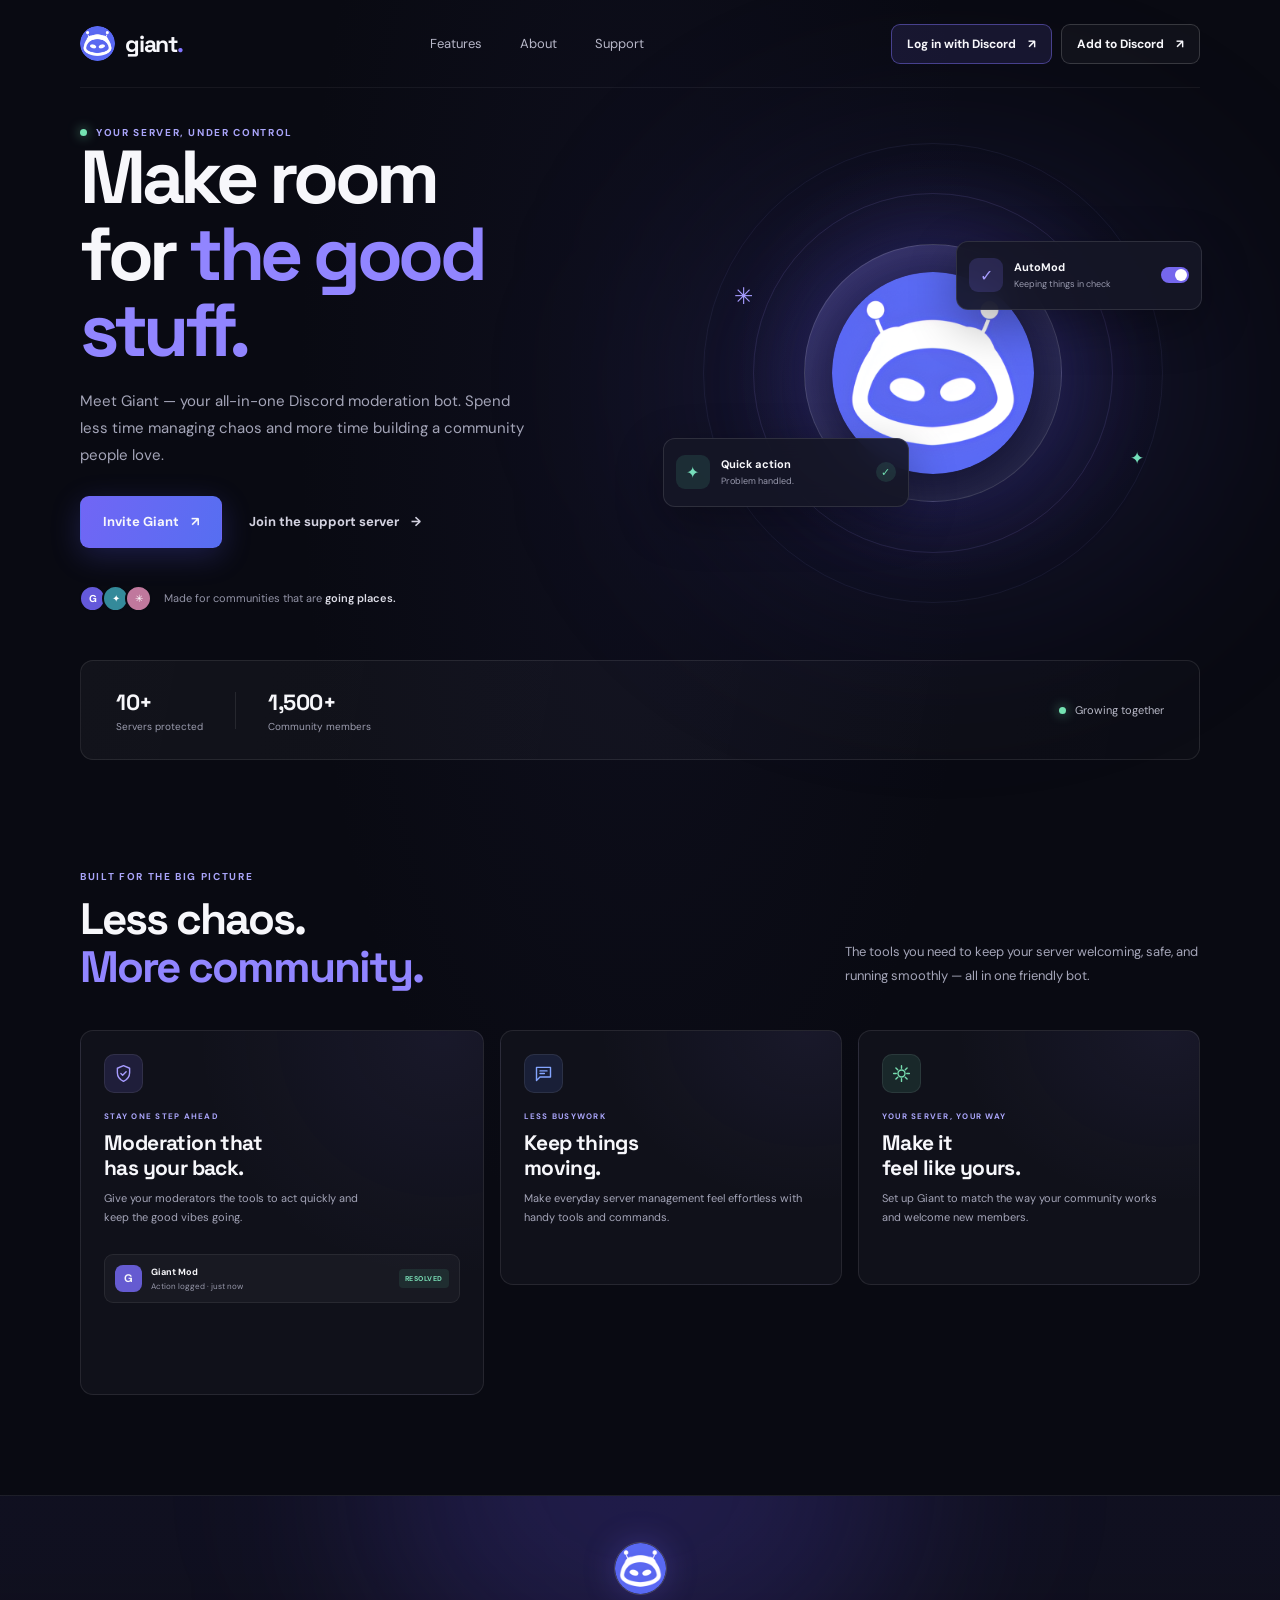
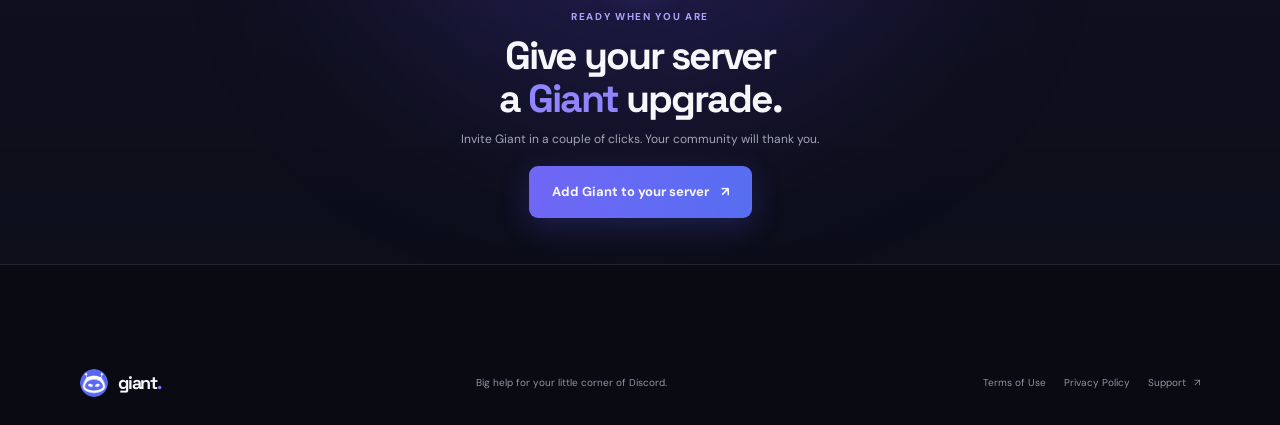
==== commit 1844d626: "TOS, Privacy Policy, Dashoard coming soon" ====
--- a/index.html
+++ b/index.html
@@ -30,14 +30,22 @@
         <a href="#about">About</a>
         <a href="https://discord.gg/XWB8qCPXVJ" target="_blank" rel="noopener noreferrer">Support</a>
       </nav>
-      <a
-        class="button button-small button-outline header-cta"
-        href="https://discord.com/oauth2/authorize?client_id=1385271103030689863&permissions=8&integration_type=0&scope=bot"
-        target="_blank"
-        rel="noopener noreferrer"
-      >
-        Add to Discord <span aria-hidden="true">↗</span>
-      </a>
+      <div class="header-actions">
+        <a
+          class="button button-small button-outline header-login"
+          href="https://discord.com/oauth2/authorize?client_id=1385271103030689863&response_type=code&redirect_uri=https%3A%2F%2Fgiant-bot.xyz%2Fdashboard&scope=identify+guilds+email"
+        >
+          Log in with Discord <span aria-hidden="true">↗</span>
+        </a>
+        <a
+          class="button button-small button-outline header-cta"
+          href="https://discord.com/oauth2/authorize?client_id=1385271103030689863&permissions=8&integration_type=0&scope=bot"
+          target="_blank"
+          rel="noopener noreferrer"
+        >
+          Add to Discord <span aria-hidden="true">↗</span>
+        </a>
+      </div>
     </header>
 
     <main>
@@ -177,9 +185,13 @@
         <span>giant<span class="brand-period">.</span></span>
       </a>
       <span>Big help for your little corner of Discord.</span>
-      <a href="https://discord.gg/XWB8qCPXVJ" target="_blank" rel="noopener noreferrer">
-        Need a hand? Join support <span aria-hidden="true">↗</span>
-      </a>
+      <nav class="footer-links" aria-label="Legal and support links">
+        <a href="/tos/">Terms of Use</a>
+        <a href="/privacy/">Privacy Policy</a>
+        <a href="https://discord.gg/XWB8qCPXVJ" target="_blank" rel="noopener noreferrer">
+          Support <span aria-hidden="true">↗</span>
+        </a>
+      </nav>
     </footer>
     <script src="script.js"></script>
   </body>
--- a/styles.css
+++ b/styles.css
@@ -70,6 +70,12 @@
   border-bottom: 1px solid rgba(255, 255, 255, 0.055);
 }
 
+.header-actions {
+  display: flex;
+  align-items: center;
+  gap: 9px;
+}
+
 .brand {
   display: inline-flex;
   align-items: center;
@@ -140,6 +146,16 @@
 .button-outline:hover {
   border-color: rgba(255, 255, 255, 0.36);
   background: rgba(255, 255, 255, 0.07);
+}
+
+.header-login {
+  border-color: rgba(129, 116, 255, 0.45);
+  background: rgba(129, 116, 255, 0.12);
+}
+
+.header-login:hover {
+  border-color: rgba(129, 116, 255, 0.8);
+  background: rgba(129, 116, 255, 0.2);
 }
 
 .button-primary {
@@ -729,6 +745,20 @@
   font-size: 10px;
 }
 
+.footer-links {
+  display: flex;
+  align-items: center;
+  gap: 18px;
+}
+
+.footer-links a {
+  transition: color 160ms ease;
+}
+
+.footer-links a:hover {
+  color: white;
+}
+
 .site-footer .brand {
   color: var(--text);
   font-size: 18px;
@@ -741,6 +771,71 @@
 
 .site-footer a:last-child span {
   margin-left: 5px;
+}
+
+.document-main {
+  width: min(820px, calc(100% - 48px));
+  min-height: calc(100vh - 174px);
+  margin: 0 auto;
+  padding: 88px 0;
+}
+
+.document-kicker {
+  margin-bottom: 13px;
+  color: #aaa5fa;
+  font-size: 10px;
+  font-weight: 700;
+  letter-spacing: 1.65px;
+}
+
+.document-main h1 {
+  margin-bottom: 16px;
+  font-size: clamp(42px, 7vw, 64px);
+  letter-spacing: -3px;
+}
+
+.document-intro,
+.document-main p,
+.document-main li {
+  color: var(--muted);
+  font-size: 14px;
+  line-height: 1.85;
+}
+
+.document-intro {
+  max-width: 650px;
+  margin-bottom: 42px;
+}
+
+.document-main h2 {
+  margin: 32px 0 10px;
+  font-size: 21px;
+  letter-spacing: -0.5px;
+}
+
+.document-main ul {
+  padding-left: 22px;
+}
+
+.document-main li + li {
+  margin-top: 7px;
+}
+
+.dashboard-panel {
+  padding: 42px;
+  border: 1px solid var(--border);
+  border-radius: 16px;
+  background:
+    radial-gradient(ellipse at 90% 0%, rgba(109, 94, 203, 0.12), transparent 48%),
+    var(--surface);
+}
+
+.dashboard-panel h1 {
+  font-size: clamp(42px, 7vw, 64px);
+}
+
+.dashboard-panel .button {
+  margin-top: 10px;
 }
 
 .motion-ready .reveal {
@@ -830,6 +925,10 @@
   }
 
   .header-cta {
+    display: none;
+  }
+
+  .header-login {
     min-height: 36px;
     padding-inline: 10px;
     font-size: 10px;
@@ -962,6 +1061,24 @@
   .site-footer > span {
     display: none;
   }
+
+  .footer-links {
+    gap: 12px;
+  }
+
+  .document-main {
+    min-height: calc(100vh - 148px);
+    padding: 62px 0;
+  }
+
+  .document-main p,
+  .document-main li {
+    font-size: 13px;
+  }
+
+  .dashboard-panel {
+    padding: 28px 22px;
+  }
 }
 
 @media (max-width: 390px) {
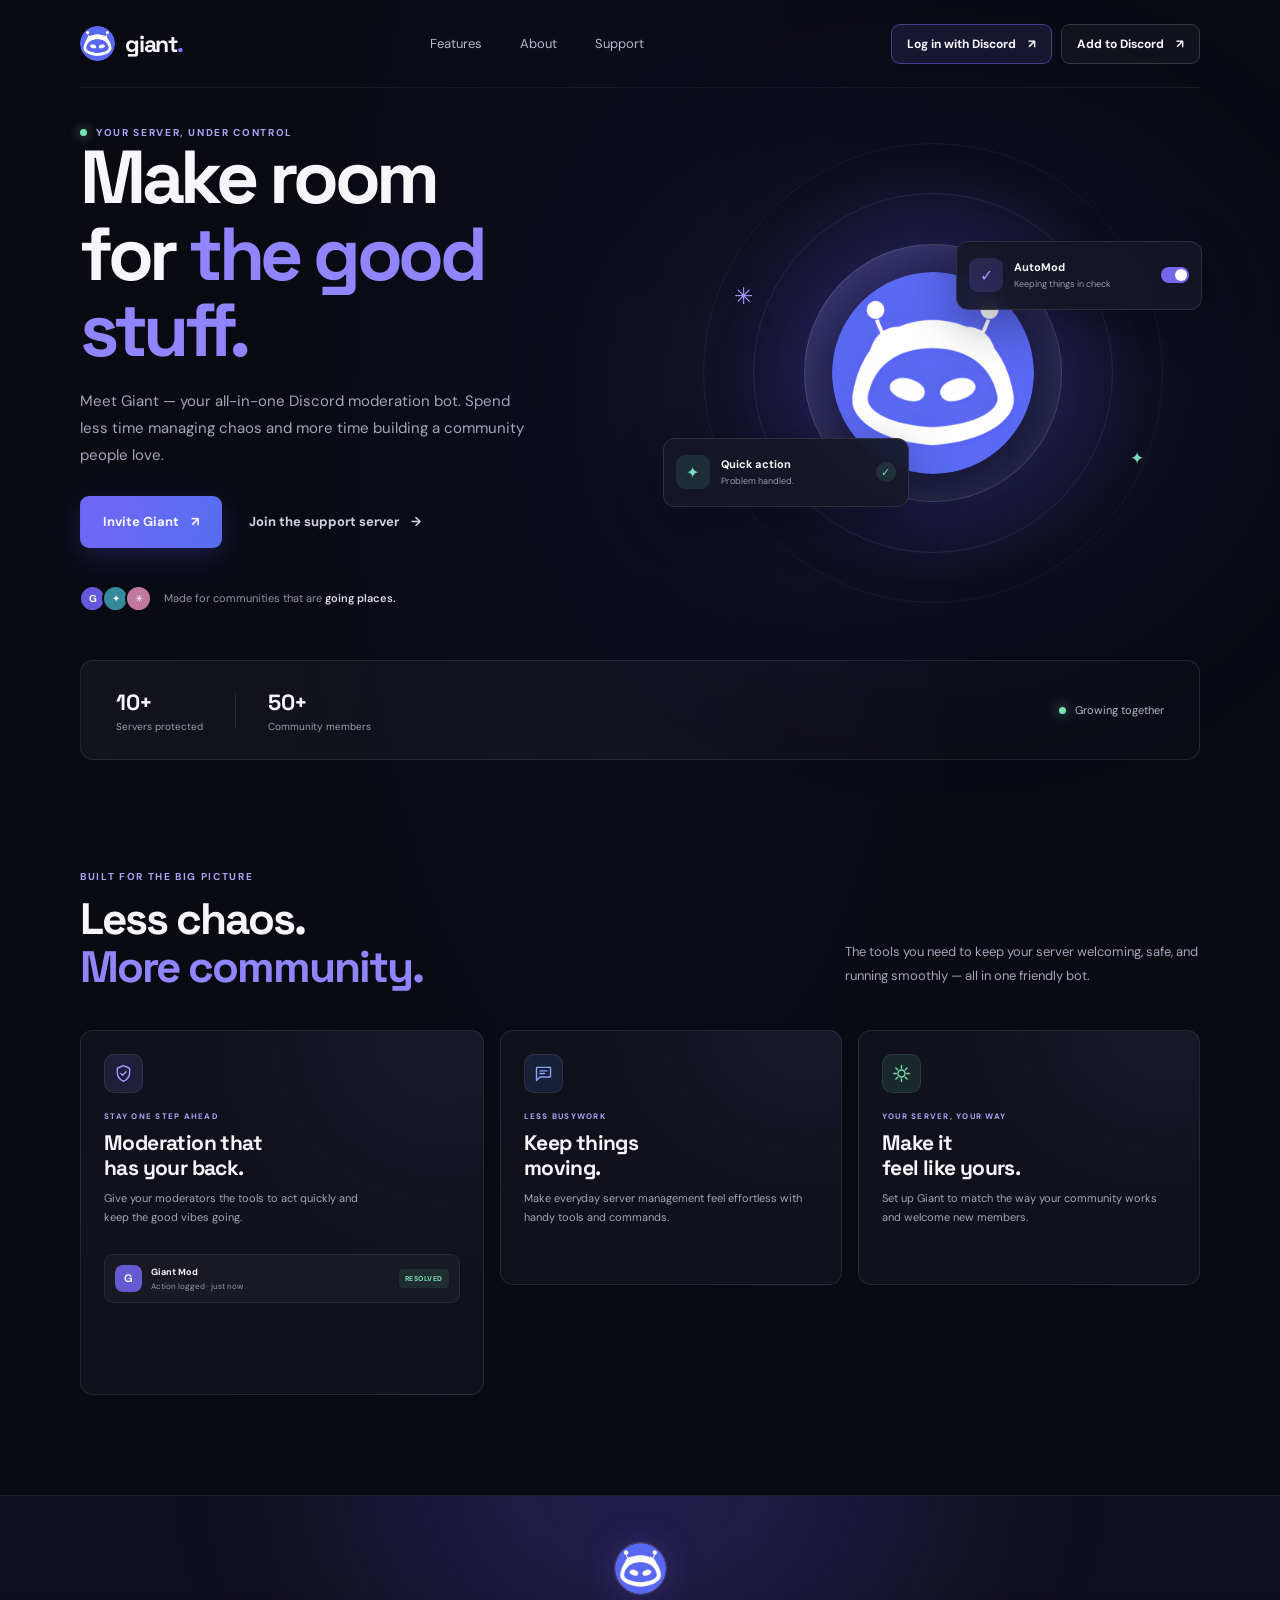
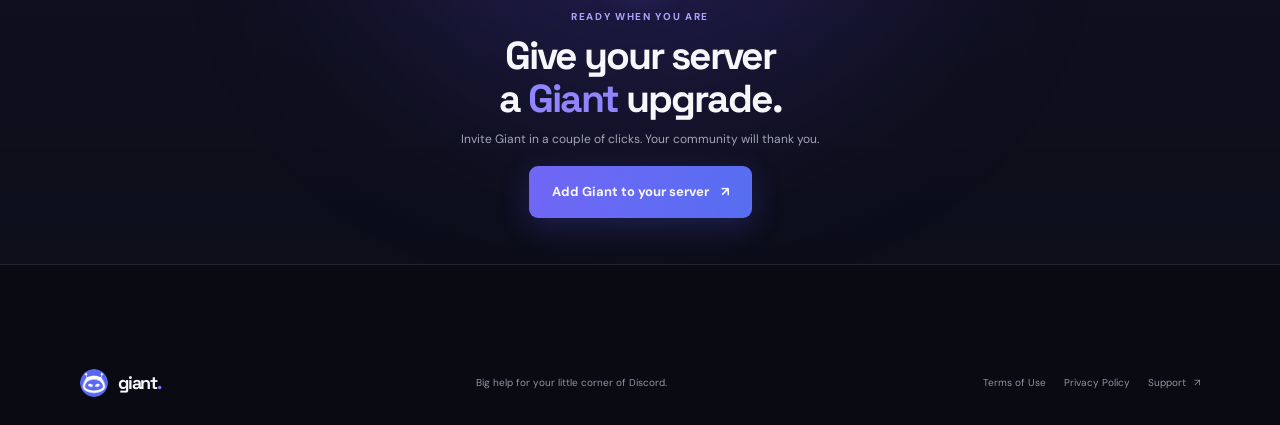
==== commit 7bd39768: "Fixed support link" ====
--- a/index.html
+++ b/index.html
@@ -28,7 +28,7 @@
       <nav class="main-nav" aria-label="Main navigation">
         <a href="#features">Features</a>
         <a href="#about">About</a>
-        <a href="https://discord.gg/XWB8qCPXVJ" target="_blank" rel="noopener noreferrer">Support</a>
+        <a href="https://discord.gg/ZEXC7MfEV8" target="_blank" rel="noopener noreferrer">Support</a>
       </nav>
       <div class="header-actions">
         <a
@@ -69,7 +69,7 @@
             </a>
             <a
               class="button button-quiet"
-              href="https://discord.gg/XWB8qCPXVJ"
+              href="https://discord.gg/ZEXC7MfEV8"
               target="_blank"
               rel="noopener noreferrer"
             >
@@ -188,7 +188,7 @@
       <nav class="footer-links" aria-label="Legal and support links">
         <a href="/tos/">Terms of Use</a>
         <a href="/privacy/">Privacy Policy</a>
-        <a href="https://discord.gg/XWB8qCPXVJ" target="_blank" rel="noopener noreferrer">
+        <a href="https://discord.gg/ZEXC7MfEV8" target="_blank" rel="noopener noreferrer">
           Support <span aria-hidden="true">↗</span>
         </a>
       </nav>
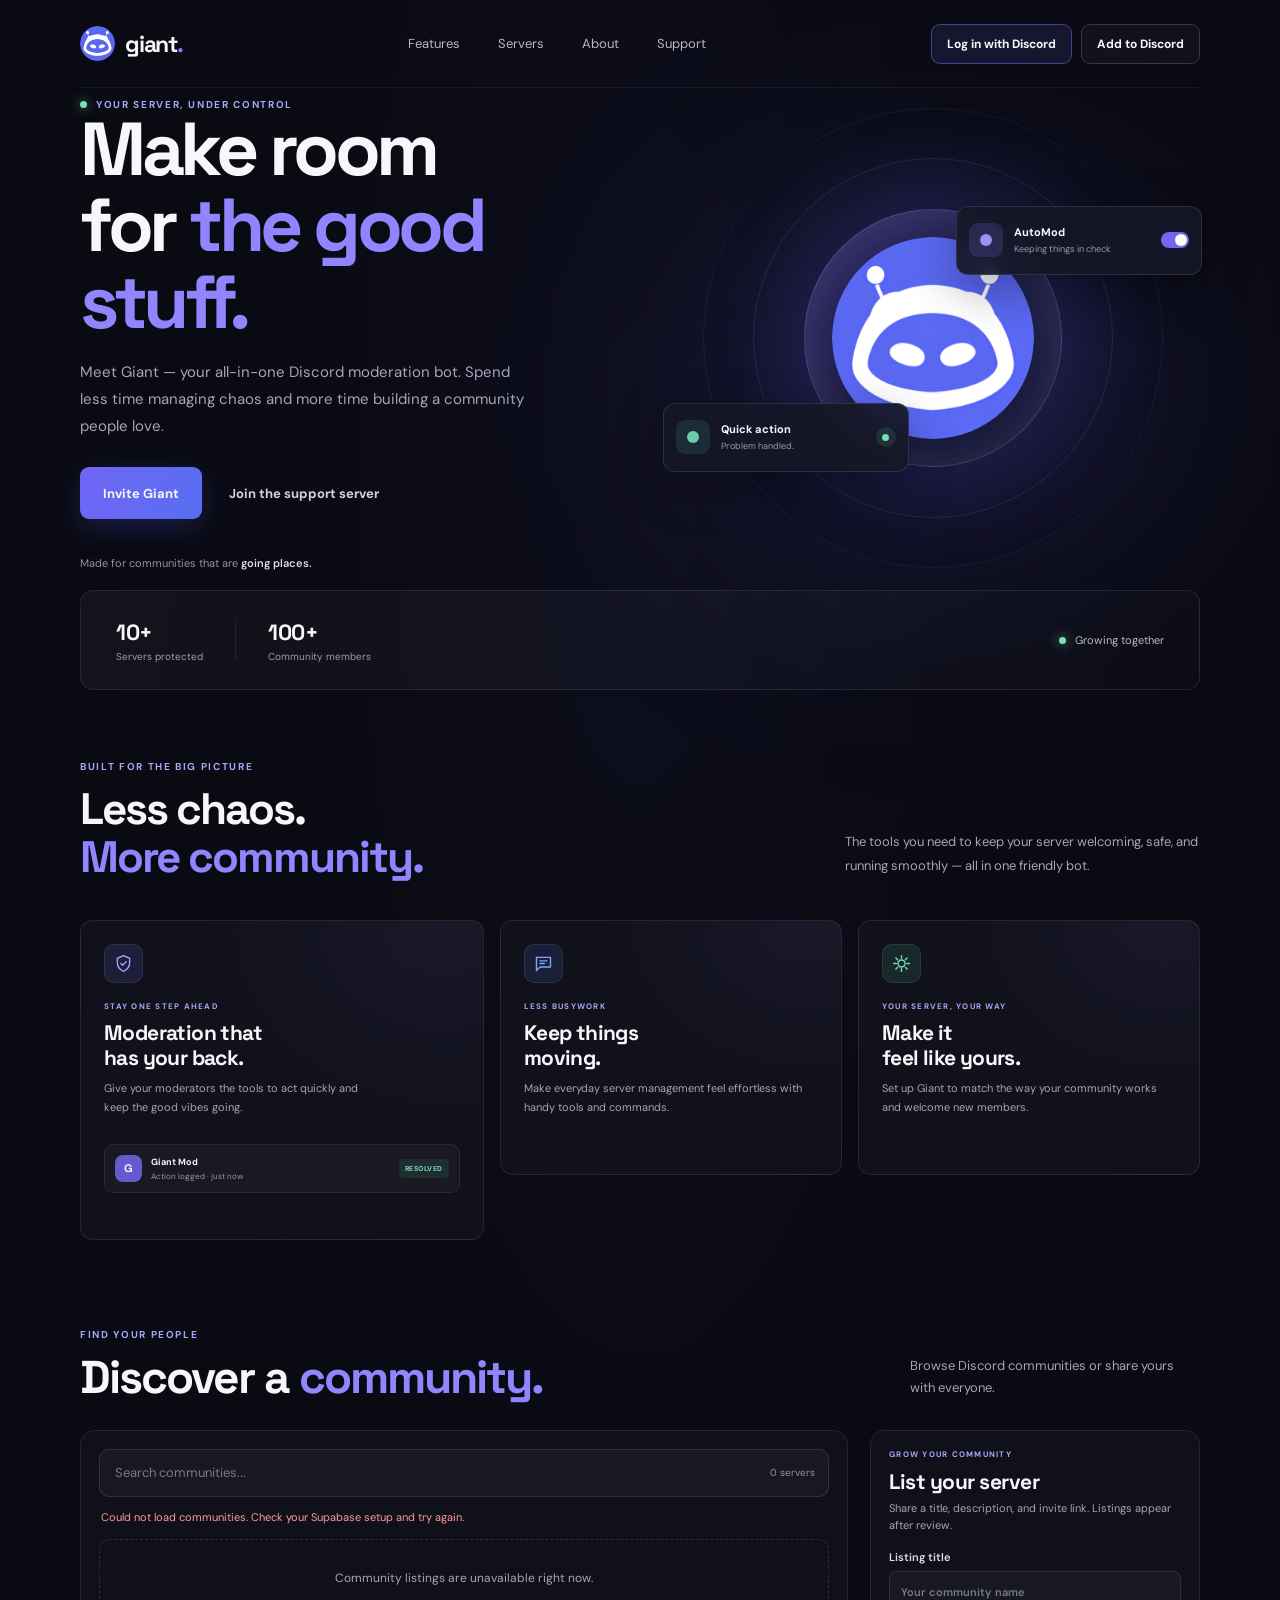
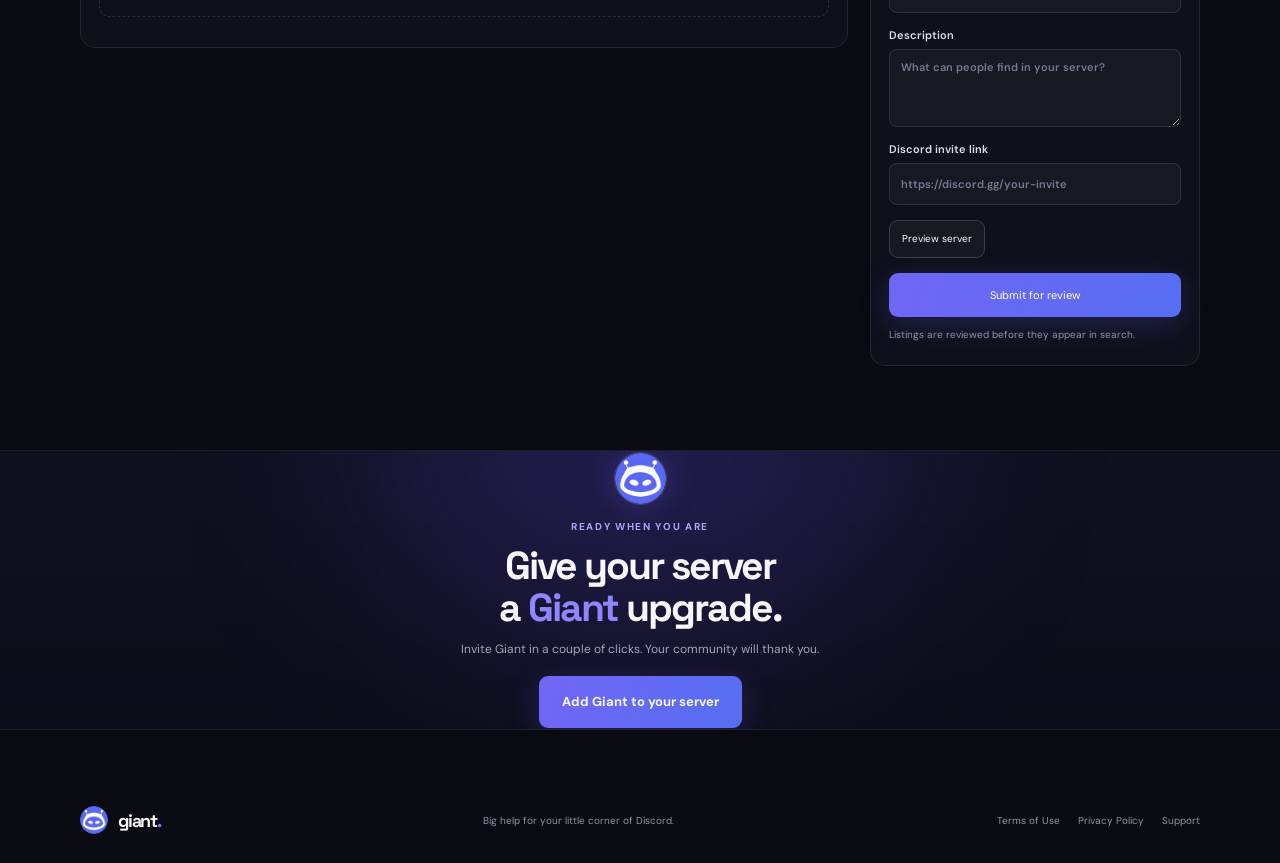
==== commit 4761b1d7: "Server Lists" ====
--- a/index.html
+++ b/index.html
@@ -5,10 +5,10 @@
     <meta name="viewport" content="width=device-width, initial-scale=1.0" />
     <meta
       name="description"
-      content="Meet Giant, the all-in-one Discord moderation bot. Keep your community safe, organized, and growing."
+      content="Meet Giant, the all-in-one Discord moderation bot. Keep your community safe and discover Discord servers in the Giant directory."
     />
     <meta name="theme-color" content="#090a12" />
-    <title>Giant</title>
+    <title>Giant — Discord bot and server directory</title>
     <link rel="icon" type="image/png" href="giant-logo.png" />
     <link rel="preconnect" href="https://fonts.googleapis.com" />
     <link rel="preconnect" href="https://fonts.gstatic.com" crossorigin />
@@ -27,6 +27,7 @@
       </a>
       <nav class="main-nav" aria-label="Main navigation">
         <a href="#features">Features</a>
+        <a href="#server-directory">Servers</a>
         <a href="#about">About</a>
         <a href="https://discord.gg/ZEXC7MfEV8" target="_blank" rel="noopener noreferrer">Support</a>
       </nav>
@@ -35,7 +36,7 @@
           class="button button-small button-outline header-login"
           href="https://discord.com/oauth2/authorize?client_id=1385271103030689863&response_type=code&redirect_uri=https%3A%2F%2Fgiant-bot.xyz%2Fdashboard&scope=identify+guilds+email"
         >
-          Log in with Discord <span aria-hidden="true">↗</span>
+          Log in with Discord
         </a>
         <a
           class="button button-small button-outline header-cta"
@@ -43,7 +44,7 @@
           target="_blank"
           rel="noopener noreferrer"
         >
-          Add to Discord <span aria-hidden="true">↗</span>
+          Add to Discord
         </a>
       </div>
     </header>
@@ -65,7 +66,7 @@
               target="_blank"
               rel="noopener noreferrer"
             >
-              Invite Giant <span aria-hidden="true">↗</span>
+              Invite Giant
             </a>
             <a
               class="button button-quiet"
@@ -73,13 +74,10 @@
               target="_blank"
               rel="noopener noreferrer"
             >
-              Join the support server <span aria-hidden="true">→</span>
+              Join the support server
             </a>
           </div>
           <div class="community-proof">
-            <div class="proof-avatars" aria-hidden="true">
-              <span>G</span><span>✦</span><span>✳</span>
-            </div>
             <p>Made for communities that are <strong>going places.</strong></p>
           </div>
         </div>
@@ -91,17 +89,17 @@
             <img src="giant-logo.png" alt="Giant bot logo" />
           </div>
           <div class="floating-card card-automod">
-            <span class="card-icon icon-shield" aria-hidden="true">✓</span>
+            <span class="card-icon icon-shield" aria-hidden="true"></span>
             <span><strong>AutoMod</strong><small>Keeping things in check</small></span>
             <span class="toggle" aria-label="Enabled"><span></span></span>
           </div>
           <div class="floating-card card-action">
-            <span class="card-icon icon-bolt" aria-hidden="true">✦</span>
+            <span class="card-icon icon-bolt" aria-hidden="true"></span>
             <span><strong>Quick action</strong><small>Problem handled.</small></span>
-            <span class="action-check" aria-hidden="true">✓</span>
-          </div>
-          <span class="sparkle sparkle-one" aria-hidden="true">✳</span>
-          <span class="sparkle sparkle-two" aria-hidden="true">✦</span>
+            <span class="action-check" aria-hidden="true"></span>
+          </div>
+          <span class="sparkle sparkle-one" aria-hidden="true"></span>
+          <span class="sparkle sparkle-two" aria-hidden="true"></span>
         </div>
       </section>
 
@@ -159,6 +157,58 @@
             <h3>Make it<br />feel like yours.</h3>
             <p>Set up Giant to match the way your community works and welcome new members.</p>
           </article>
+        </div>
+      </section>
+
+      <section class="directory-section section-wrap" id="server-directory">
+        <div class="directory-heading">
+          <div>
+            <div class="eyebrow">FIND YOUR PEOPLE</div>
+            <h2>Discover a <span>community.</span></h2>
+          </div>
+          <p>Browse Discord communities or share yours with everyone.</p>
+        </div>
+
+        <div class="directory-layout">
+          <div class="directory-browser">
+            <label class="directory-search">
+              <span class="sr-only">Search communities</span>
+              <input id="server-search" type="search" placeholder="Search communities..." autocomplete="off" />
+              <span id="server-result-count" class="directory-result-count" aria-live="polite"></span>
+            </label>
+            <p id="directory-status" class="directory-status" role="status" aria-live="polite">
+              Loading communities...
+            </p>
+            <div id="server-results" class="server-results" aria-live="polite"></div>
+          </div>
+
+          <form id="server-submit-form" class="server-submit-form">
+            <div class="form-heading">
+              <span class="feature-tag">GROW YOUR COMMUNITY</span>
+              <h3>List your server</h3>
+              <p>Share a title, description, and invite link. Listings appear after review.</p>
+            </div>
+            <label>
+              Listing title
+              <input name="title" type="text" minlength="3" maxlength="80" required placeholder="Your community name" />
+            </label>
+            <label>
+              Description
+              <textarea name="description" rows="4" minlength="20" maxlength="1000" required placeholder="What can people find in your server?"></textarea>
+            </label>
+            <label>
+              Discord invite link
+              <input name="invite" type="url" required placeholder="https://discord.gg/your-invite" />
+            </label>
+            <button class="button button-outline preview-invite-button" id="preview-server" type="button">
+              Preview server
+            </button>
+            <div id="invite-preview" class="invite-preview" hidden></div>
+            <button class="button button-primary submit-listing-button" type="submit">Submit for review</button>
+            <p id="form-status" class="form-status" role="status" aria-live="polite">
+              Listings are reviewed before they appear in search.
+            </p>
+          </form>
         </div>
       </section>
 
@@ -174,7 +224,7 @@
           target="_blank"
           rel="noopener noreferrer"
         >
-          Add Giant to your server <span aria-hidden="true">↗</span>
+          Add Giant to your server
         </a>
       </section>
     </main>
@@ -189,10 +239,12 @@
         <a href="/tos/">Terms of Use</a>
         <a href="/privacy/">Privacy Policy</a>
         <a href="https://discord.gg/ZEXC7MfEV8" target="_blank" rel="noopener noreferrer">
-          Support <span aria-hidden="true">↗</span>
+          Support
         </a>
       </nav>
     </footer>
     <script src="script.js"></script>
+    <script src="directory-config.js"></script>
+    <script src="server-directory.js"></script>
   </body>
 </html>
--- a/styles.css
+++ b/styles.css
@@ -175,7 +175,7 @@
 .hero {
   position: relative;
   width: min(1120px, calc(100% - 64px));
-  min-height: 570px;
+  min-height: 500px;
   margin-inline: auto;
   display: grid;
   grid-template-columns: 1fr 0.95fr;
@@ -416,6 +416,7 @@
   place-items: center;
   border-radius: 9px;
   font-size: 16px;
+  position: relative;
 }
 
 .icon-shield {
@@ -423,9 +424,27 @@
   color: #a89eff;
 }
 
+.icon-shield::before {
+  content: "";
+  width: 12px;
+  height: 12px;
+  border-radius: 50%;
+  background: currentColor;
+  opacity: 0.9;
+}
+
 .icon-bolt {
   background: rgba(80, 190, 155, 0.14);
   color: #76ddba;
+}
+
+.icon-bolt::before {
+  content: "";
+  width: 12px;
+  height: 12px;
+  border-radius: 50%;
+  background: currentColor;
+  opacity: 0.9;
 }
 
 .toggle {
@@ -456,6 +475,15 @@
   background: rgba(96, 213, 165, 0.13);
   color: #72dfb1;
   font-size: 11px;
+  position: relative;
+}
+
+.action-check::before {
+  content: "";
+  width: 7px;
+  height: 7px;
+  border-radius: 50%;
+  background: currentColor;
 }
 
 .sparkle {
@@ -528,8 +556,8 @@
 }
 
 .features {
-  padding-top: 110px;
-  padding-bottom: 100px;
+  padding-top: 70px;
+  padding-bottom: 70px;
 }
 
 .section-heading {
@@ -581,7 +609,7 @@
 
 .feature-card-large {
   grid-row: span 2;
-  min-height: 365px;
+  min-height: 320px;
 }
 
 .feature-icon {
@@ -638,6 +666,354 @@
   color: var(--muted);
   font-size: 11px;
   line-height: 1.7;
+}
+
+.directory-section {
+  padding: 18px 0 84px;
+}
+
+.directory-heading {
+  margin-bottom: 27px;
+  display: flex;
+  align-items: flex-end;
+  justify-content: space-between;
+  gap: 24px;
+}
+
+.directory-heading h2 {
+  margin: 12px 0 0;
+  font-size: clamp(34px, 4vw, 46px);
+  line-height: 1.08;
+  letter-spacing: -2px;
+}
+
+.directory-heading h2 span {
+  color: #9185ff;
+}
+
+.directory-heading > p {
+  max-width: 290px;
+  margin: 0 0 4px;
+  color: var(--muted);
+  font-size: 13px;
+  line-height: 1.7;
+}
+
+.directory-layout {
+  display: grid;
+  grid-template-columns: minmax(0, 1fr) 330px;
+  align-items: start;
+  gap: 22px;
+}
+
+.directory-browser,
+.server-submit-form {
+  min-width: 0;
+  padding: 18px;
+  border: 1px solid var(--border);
+  border-radius: 15px;
+  background: rgba(17, 18, 29, 0.78);
+}
+
+.directory-search {
+  min-height: 48px;
+  display: flex;
+  align-items: center;
+  gap: 12px;
+  padding: 0 13px;
+  border: 1px solid rgba(255, 255, 255, 0.11);
+  border-radius: 10px;
+  background: rgba(255, 255, 255, 0.035);
+}
+
+.directory-search:focus-within {
+  border-color: rgba(129, 116, 255, 0.65);
+}
+
+.directory-search input {
+  width: 100%;
+  min-width: 0;
+  border: 0;
+  outline: 0;
+  background: transparent;
+  color: var(--text);
+  font: inherit;
+  font-size: 13px;
+}
+
+.directory-search input::placeholder,
+.server-submit-form input::placeholder,
+.server-submit-form textarea::placeholder {
+  color: #77798f;
+}
+
+.directory-result-count {
+  flex: 0 0 auto;
+  color: #9293a6;
+  font-size: 10px;
+}
+
+.directory-status {
+  min-height: 20px;
+  margin: 13px 2px 9px;
+  color: #a4a5b8;
+  font-size: 11px;
+}
+
+.directory-status.is-error,
+.form-status.is-error {
+  color: #ff9a9a;
+}
+
+.server-results {
+  display: grid;
+  grid-template-columns: repeat(2, minmax(0, 1fr));
+  gap: 13px;
+}
+
+.server-listing-card {
+  min-width: 0;
+  overflow: hidden;
+  border: 1px solid rgba(255, 255, 255, 0.08);
+  border-radius: 12px;
+  background: #12131e;
+  transition: transform 160ms ease, border-color 160ms ease;
+}
+
+.server-listing-card:hover {
+  transform: translateY(-2px);
+  border-color: rgba(166, 157, 255, 0.3);
+}
+
+.listing-banner {
+  height: 92px;
+  position: relative;
+  background:
+    radial-gradient(ellipse at 75% 30%, rgba(129, 116, 255, 0.45), transparent 55%),
+    linear-gradient(120deg, #252546, #161827);
+  background-position: center;
+  background-size: cover;
+}
+
+.listing-server-icon {
+  width: 52px;
+  height: 52px;
+  position: absolute;
+  bottom: -19px;
+  left: 15px;
+  border: 3px solid #12131e;
+  border-radius: 15px;
+  background: #27283a;
+  object-fit: cover;
+}
+
+.listing-card-body {
+  padding: 26px 15px 15px;
+}
+
+.listing-card-body h3 {
+  overflow: hidden;
+  margin: 0 0 5px;
+  font-size: 15px;
+  text-overflow: ellipsis;
+  white-space: nowrap;
+}
+
+.listing-server-name {
+  margin: 0 0 10px;
+  color: #999aae;
+  font-size: 10px;
+}
+
+.listing-description {
+  min-height: 48px;
+  margin: 0 0 13px;
+  overflow-wrap: anywhere;
+  color: #b6b7c8;
+  font-size: 11px;
+  line-height: 1.55;
+}
+
+.listing-card-footer {
+  display: flex;
+  align-items: center;
+  justify-content: space-between;
+  gap: 8px;
+}
+
+.listing-member-count {
+  color: #9c9daf;
+  font-size: 10px;
+}
+
+.listing-join-link {
+  padding: 7px 10px;
+  border-radius: 7px;
+  background: rgba(129, 116, 255, 0.15);
+  color: #c9c4ff;
+  font-size: 10px;
+  font-weight: 700;
+}
+
+.listing-join-link:hover {
+  background: rgba(129, 116, 255, 0.25);
+}
+
+.directory-empty {
+  grid-column: 1 / -1;
+  padding: 28px 16px;
+  border: 1px dashed rgba(255, 255, 255, 0.12);
+  border-radius: 11px;
+  color: #a4a5b8;
+  font-size: 12px;
+  line-height: 1.7;
+  text-align: center;
+}
+
+.server-submit-form {
+  display: grid;
+  gap: 15px;
+}
+
+.form-heading h3 {
+  margin: 7px 0 5px;
+  font-size: 21px;
+  letter-spacing: -0.5px;
+}
+
+.form-heading p {
+  margin: 0;
+  color: var(--muted);
+  font-size: 11px;
+  line-height: 1.6;
+}
+
+.server-submit-form label {
+  display: grid;
+  gap: 7px;
+  color: #dedfec;
+  font-size: 11px;
+  font-weight: 600;
+}
+
+.server-submit-form input,
+.server-submit-form textarea {
+  width: 100%;
+  min-height: 42px;
+  padding: 10px 11px;
+  border: 1px solid rgba(255, 255, 255, 0.1);
+  border-radius: 8px;
+  outline: 0;
+  background: rgba(255, 255, 255, 0.035);
+  color: var(--text);
+  font: inherit;
+  font-size: 11px;
+  resize: vertical;
+}
+
+.server-submit-form input:focus,
+.server-submit-form textarea:focus {
+  border-color: rgba(129, 116, 255, 0.65);
+}
+
+.invite-preview {
+  display: flex;
+  align-items: center;
+  gap: 10px;
+  padding: 9px;
+  border: 1px solid rgba(96, 213, 165, 0.2);
+  border-radius: 9px;
+  background: rgba(96, 213, 165, 0.06);
+}
+
+.invite-preview[hidden] {
+  display: none;
+}
+
+.invite-preview img {
+  width: 36px;
+  height: 36px;
+  border-radius: 10px;
+  object-fit: cover;
+}
+
+.invite-preview-banner {
+  width: 40px;
+  height: 40px;
+  position: relative;
+  flex: 0 0 auto;
+  border-radius: 9px;
+  background:
+    radial-gradient(ellipse at 75% 30%, rgba(129, 116, 255, 0.45), transparent 55%),
+    linear-gradient(120deg, #252546, #161827);
+  background-position: center;
+  background-size: cover;
+}
+
+.invite-preview-banner img {
+  width: 25px;
+  height: 25px;
+  position: absolute;
+  right: -4px;
+  bottom: -4px;
+  border: 2px solid #11121d;
+  border-radius: 8px;
+}
+
+.invite-preview strong,
+.invite-preview small {
+  display: block;
+}
+
+.invite-preview strong {
+  margin-bottom: 3px;
+  color: #dceee6;
+  font-size: 11px;
+}
+
+.invite-preview small {
+  color: #9ba2a9;
+  font-size: 9px;
+}
+
+.submit-listing-button {
+  width: 100%;
+  min-height: 44px;
+  cursor: pointer;
+  font: inherit;
+  font-size: 11px;
+}
+
+.preview-invite-button {
+  min-height: 38px;
+  justify-self: start;
+  padding-inline: 12px;
+  cursor: pointer;
+  font: inherit;
+  font-size: 10px;
+}
+
+.submit-listing-button:disabled {
+  cursor: wait;
+  opacity: 0.65;
+}
+
+.form-status {
+  min-height: 20px;
+  margin: -5px 0 0;
+  color: #9293a6;
+  font-size: 10px;
+  line-height: 1.5;
+}
+
+.sr-only {
+  width: 1px;
+  height: 1px;
+  position: absolute;
+  overflow: hidden;
+  clip: rect(0, 0, 0, 0);
+  white-space: nowrap;
+  clip-path: inset(50%);
 }
 
 .mod-preview {
@@ -690,8 +1066,8 @@
 
 .cta-section {
   position: relative;
-  min-height: 370px;
-  margin: 0 auto 75px;
+  min-height: 280px;
+  margin: 0 auto 48px;
   overflow: hidden;
   display: flex;
   flex-direction: column;
@@ -891,6 +1267,15 @@
   .feature-card-large {
     grid-row: span 1;
   }
+
+  .directory-layout {
+    grid-template-columns: minmax(0, 1fr) 285px;
+    gap: 14px;
+  }
+
+  .server-results {
+    grid-template-columns: 1fr;
+  }
 }
 
 @media (max-width: 640px) {
@@ -920,7 +1305,7 @@
     font-size: 11px;
   }
 
-  .main-nav a:nth-child(2) {
+  .main-nav a[href="#about"] {
     display: none;
   }
 
@@ -1036,6 +1421,26 @@
     min-height: 315px;
   }
 
+  .directory-section {
+    padding: 28px 0 58px;
+  }
+
+  .directory-heading {
+    display: block;
+  }
+
+  .directory-heading > p {
+    margin-top: 12px;
+  }
+
+  .directory-layout {
+    grid-template-columns: 1fr;
+  }
+
+  .server-results {
+    grid-template-columns: 1fr;
+  }
+
   .cta-section {
     min-height: 345px;
     margin-bottom: 30px;
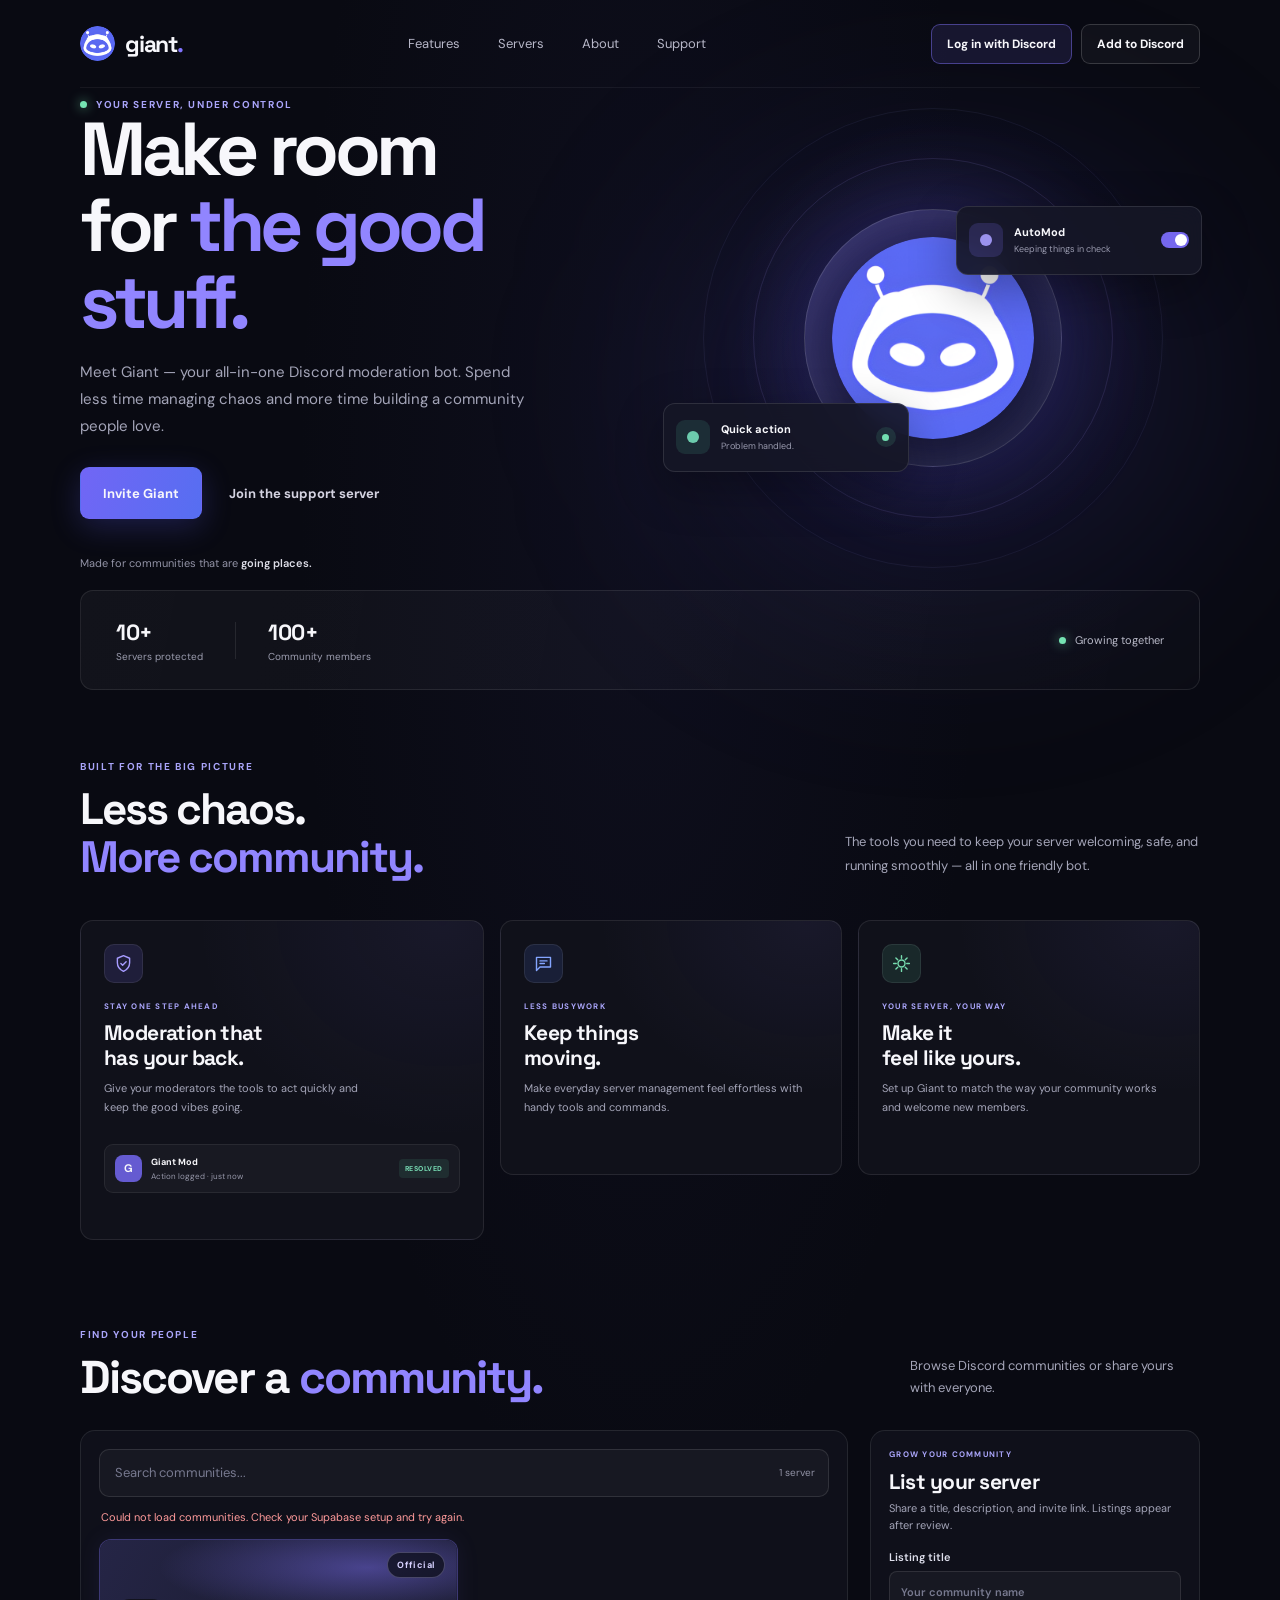
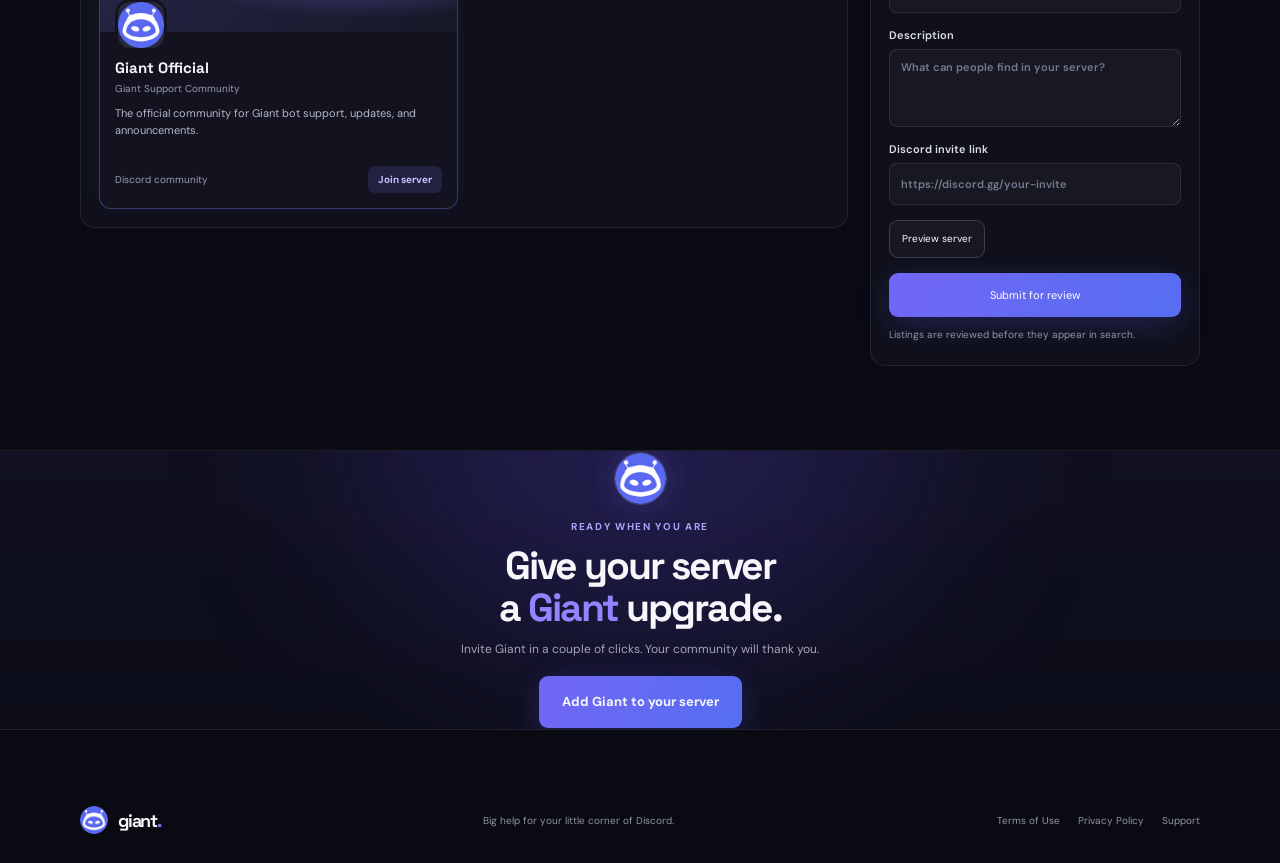
==== commit 9457d2dd: "Dashboard is blank" ====
--- a/index.html
+++ b/index.html
@@ -34,7 +34,7 @@
       <div class="header-actions">
         <a
           class="button button-small button-outline header-login"
-          href="https://discord.com/oauth2/authorize?client_id=1385271103030689863&response_type=code&redirect_uri=https%3A%2F%2Fgiant-bot.xyz%2Fdashboard&scope=identify+guilds+email"
+          href="https://discord.com/oauth2/authorize?client_id=1385271103030689863&amp;response_type=code&amp;redirect_uri=https%3A%2F%2Fgiant-bot.xyz%2Fdashboard&amp;scope=identify+email+guilds"
         >
           Log in with Discord
         </a>
--- a/styles.css
+++ b/styles.css
@@ -785,6 +785,31 @@
   border-color: rgba(166, 157, 255, 0.3);
 }
 
+.server-listing-card-official {
+  border-color: rgba(129, 116, 255, 0.38);
+  box-shadow: 0 0 24px rgba(129, 116, 255, 0.08);
+}
+
+.listing-banner-official {
+  background:
+    radial-gradient(ellipse at 75% 30%, rgba(129, 116, 255, 0.58), transparent 55%),
+    linear-gradient(120deg, #343064, #171827);
+}
+
+.listing-official-badge {
+  position: absolute;
+  top: 12px;
+  right: 12px;
+  padding: 6px 9px;
+  border: 1px solid rgba(202, 195, 255, 0.28);
+  border-radius: 999px;
+  background: rgba(15, 16, 29, 0.78);
+  color: #d7d1ff;
+  font-size: 9px;
+  font-weight: 700;
+  letter-spacing: 0.4px;
+}
+
 .listing-banner {
   height: 92px;
   position: relative;
@@ -1156,6 +1181,118 @@
   padding: 88px 0;
 }
 
+.not-found-page {
+  min-height: 100vh;
+  display: flex;
+  flex-direction: column;
+}
+
+.not-found-main {
+  width: min(1120px, calc(100% - 64px));
+  flex: 1;
+  margin: 0 auto;
+  display: grid;
+  place-items: center;
+  padding: 72px 0;
+  text-align: center;
+}
+
+.not-found-content {
+  max-width: 640px;
+}
+
+.not-found-content .eyebrow {
+  justify-content: center;
+}
+
+.not-found-code {
+  margin: 22px 0 -7px;
+  background: linear-gradient(130deg, #a89eff, #5ddbb0);
+  background-clip: text;
+  color: transparent;
+  font-family: "Space Grotesk", sans-serif;
+  font-size: clamp(110px, 23vw, 210px);
+  font-weight: 700;
+  letter-spacing: -0.09em;
+  line-height: 0.95;
+}
+
+.not-found-content h1 {
+  margin-bottom: 12px;
+  font-size: clamp(36px, 6vw, 54px);
+  letter-spacing: -2.5px;
+}
+
+.not-found-content h1 span {
+  color: var(--purple);
+}
+
+.not-found-description {
+  margin-bottom: 25px;
+  color: var(--muted);
+  font-size: 14px;
+  line-height: 1.7;
+}
+
+.polytrack-page {
+  height: 100vh;
+  min-height: 360px;
+  display: flex;
+  flex-direction: column;
+}
+
+.polytrack-header {
+  width: min(1440px, calc(100% - 40px));
+  min-height: 64px;
+  margin: 0 auto;
+  display: grid;
+  grid-template-columns: 1fr auto 1fr;
+  align-items: center;
+  gap: 16px;
+  border-bottom: 1px solid rgba(255, 255, 255, 0.055);
+}
+
+.polytrack-header h1 {
+  margin: 0;
+  font-size: 18px;
+  letter-spacing: -0.5px;
+}
+
+.polytrack-open {
+  justify-self: end;
+}
+
+.polytrack-main {
+  min-height: 0;
+  flex: 1;
+  position: relative;
+  padding: 12px 20px 34px;
+}
+
+.polytrack-frame {
+  width: 100%;
+  height: 100%;
+  display: block;
+  border: 1px solid var(--border);
+  border-radius: 12px;
+  background: #10111a;
+}
+
+.polytrack-fallback {
+  position: absolute;
+  inset: auto 20px 8px;
+  margin: 0;
+  color: #9293a6;
+  font-size: 10px;
+  text-align: center;
+}
+
+.polytrack-fallback a {
+  color: #b8afff;
+  text-decoration: underline;
+  text-underline-offset: 3px;
+}
+
 .document-kicker {
   margin-bottom: 13px;
   color: #aaa5fa;
@@ -1214,6 +1351,173 @@
   margin-top: 10px;
 }
 
+.dashboard-main {
+  width: min(940px, calc(100% - 48px));
+}
+
+.dashboard-panel > h1 span {
+  color: var(--purple);
+}
+
+.dashboard-panel .document-intro {
+  margin-bottom: 24px;
+}
+
+.dashboard-status {
+  min-height: 27px;
+  margin: 18px 0 0;
+  color: var(--muted);
+  font-size: 13px;
+  line-height: 1.7;
+}
+
+.dashboard-status.is-error {
+  color: #ff9aab;
+}
+
+.dashboard-user {
+  display: flex;
+  align-items: center;
+  gap: 10px;
+  margin: 0 0 18px;
+  color: var(--text);
+  font-size: 13px;
+  font-weight: 600;
+}
+
+.dashboard-user[hidden],
+.dashboard-server-section[hidden] {
+  display: none;
+}
+
+.dashboard-user img {
+  width: 34px;
+  height: 34px;
+  border: 1px solid var(--border);
+  border-radius: 50%;
+}
+
+.dashboard-logout {
+  margin-left: auto;
+  padding: 8px 0 8px 12px;
+  border: 0;
+  background: transparent;
+  color: var(--muted);
+  cursor: pointer;
+  font: inherit;
+  font-size: 12px;
+}
+
+.dashboard-logout:hover {
+  color: var(--text);
+}
+
+.dashboard-server-section {
+  margin-top: 34px;
+}
+
+.dashboard-server-heading {
+  display: flex;
+  align-items: baseline;
+  justify-content: space-between;
+  gap: 16px;
+  margin-bottom: 14px;
+}
+
+.dashboard-server-heading h2 {
+  margin: 0;
+  font-size: 18px;
+}
+
+.dashboard-server-count {
+  color: var(--muted);
+  font-size: 12px;
+}
+
+.dashboard-server-list {
+  display: grid;
+  gap: 10px;
+}
+
+.dashboard-server-card {
+  overflow: hidden;
+  border: 1px solid var(--border);
+  border-radius: 11px;
+  background: rgba(255, 255, 255, 0.025);
+}
+
+.dashboard-server-summary {
+  width: 100%;
+  min-height: 72px;
+  display: flex;
+  align-items: center;
+  gap: 13px;
+  padding: 12px 16px;
+  border: 0;
+  background: transparent;
+  color: var(--text);
+  cursor: pointer;
+  text-align: left;
+}
+
+.dashboard-server-summary:hover,
+.dashboard-server-summary[aria-expanded="true"] {
+  background: rgba(255, 255, 255, 0.035);
+}
+
+.dashboard-server-icon {
+  width: 44px;
+  height: 44px;
+  flex: 0 0 44px;
+  border: 1px solid var(--border);
+  border-radius: 13px;
+  object-fit: cover;
+}
+
+.dashboard-server-name {
+  overflow: hidden;
+  flex: 1;
+  font-size: 14px;
+  font-weight: 700;
+  text-overflow: ellipsis;
+  white-space: nowrap;
+}
+
+.dashboard-server-badge {
+  flex: 0 0 auto;
+  padding: 6px 9px;
+  border: 1px solid rgba(255, 194, 117, 0.22);
+  border-radius: 999px;
+  background: rgba(255, 194, 117, 0.08);
+  color: #ffd39e;
+  font-size: 10px;
+  font-weight: 700;
+}
+
+.dashboard-server-badge.is-installed {
+  border-color: rgba(93, 219, 176, 0.22);
+  background: rgba(93, 219, 176, 0.08);
+  color: #8de5c6;
+}
+
+.dashboard-server-details {
+  padding: 0 16px 16px 73px;
+}
+
+.dashboard-server-details[hidden] {
+  display: none;
+}
+
+.dashboard-server-details p {
+  margin: 0 0 12px;
+  font-size: 13px;
+}
+
+.dashboard-invite-button {
+  min-height: 40px;
+  padding-inline: 14px;
+}
+
 .motion-ready .reveal {
   opacity: 0;
   transform: translateY(18px);
@@ -1484,6 +1788,24 @@
   .dashboard-panel {
     padding: 28px 22px;
   }
+
+  .dashboard-server-summary {
+    gap: 10px;
+    padding-inline: 11px;
+  }
+
+  .dashboard-server-name {
+    font-size: 13px;
+  }
+
+  .dashboard-server-badge {
+    padding-inline: 7px;
+    font-size: 9px;
+  }
+
+  .dashboard-server-details {
+    padding-left: 65px;
+  }
 }
 
 @media (max-width: 390px) {
